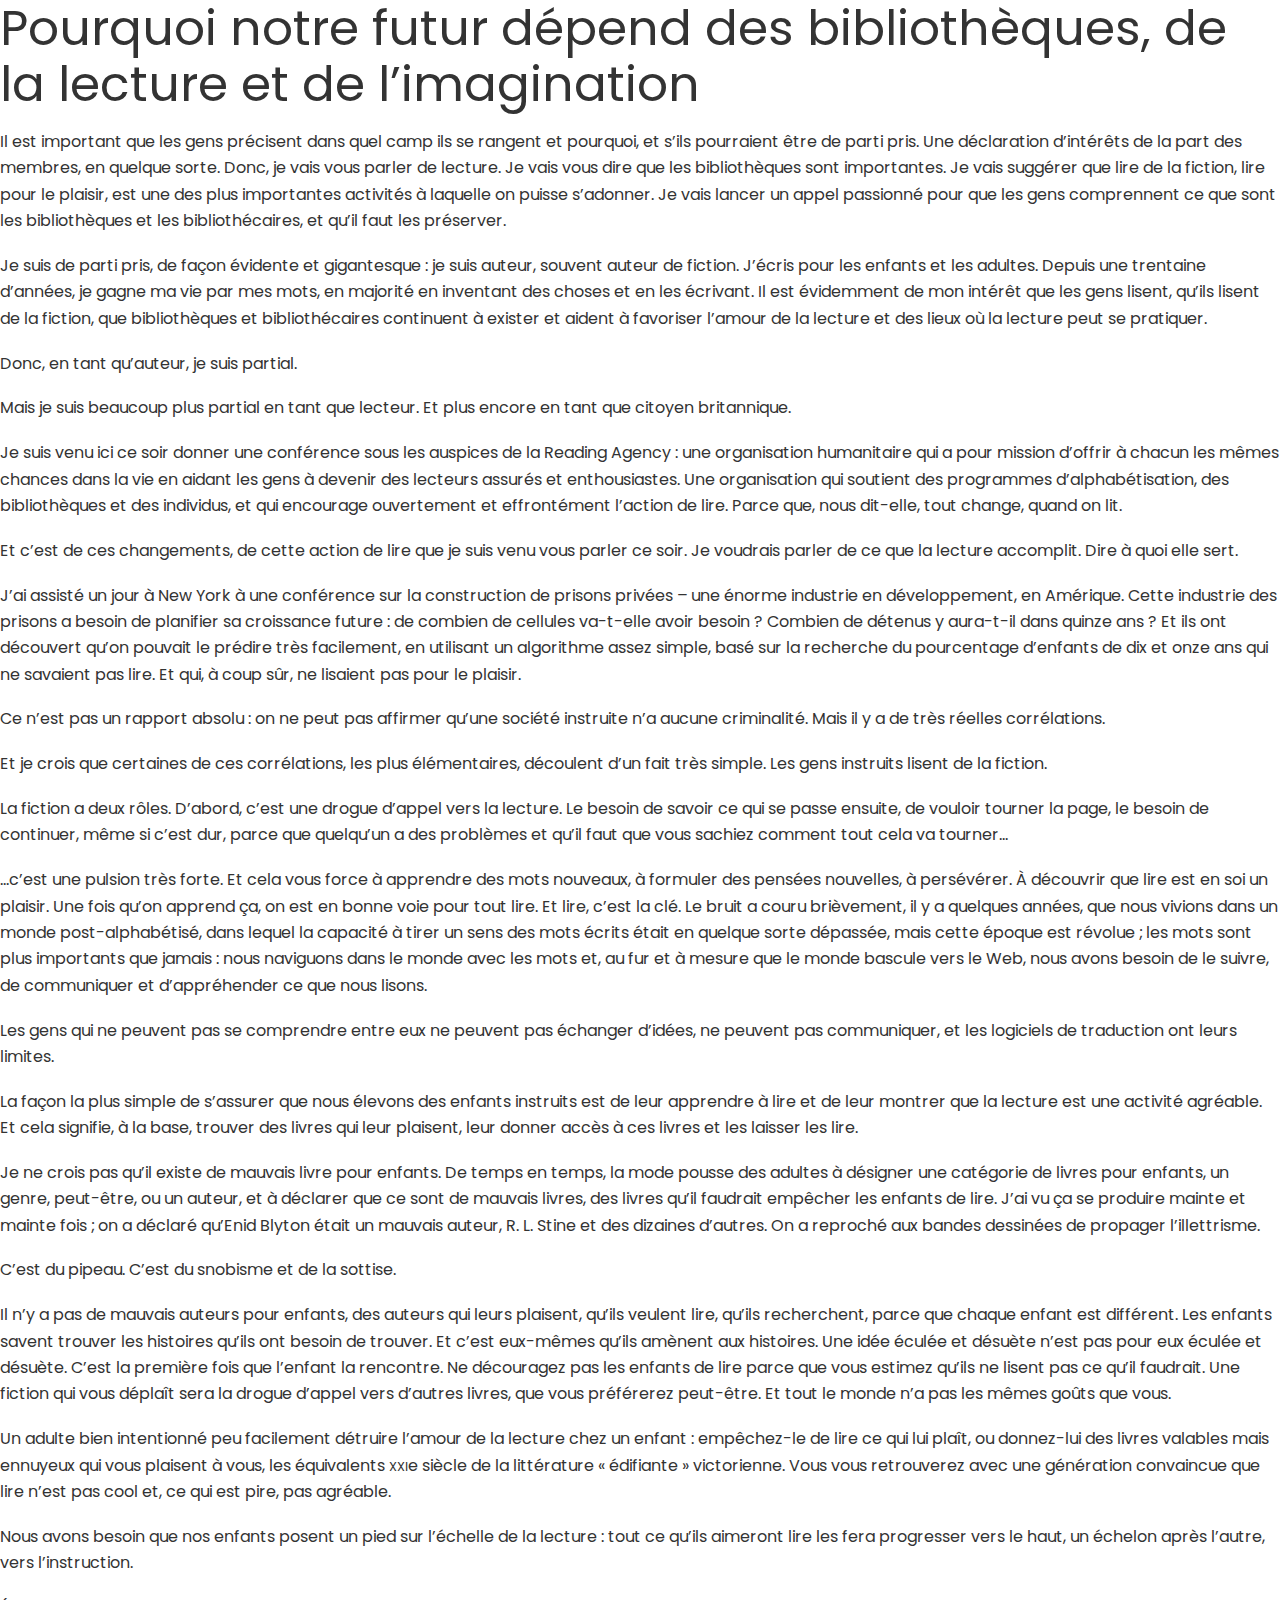
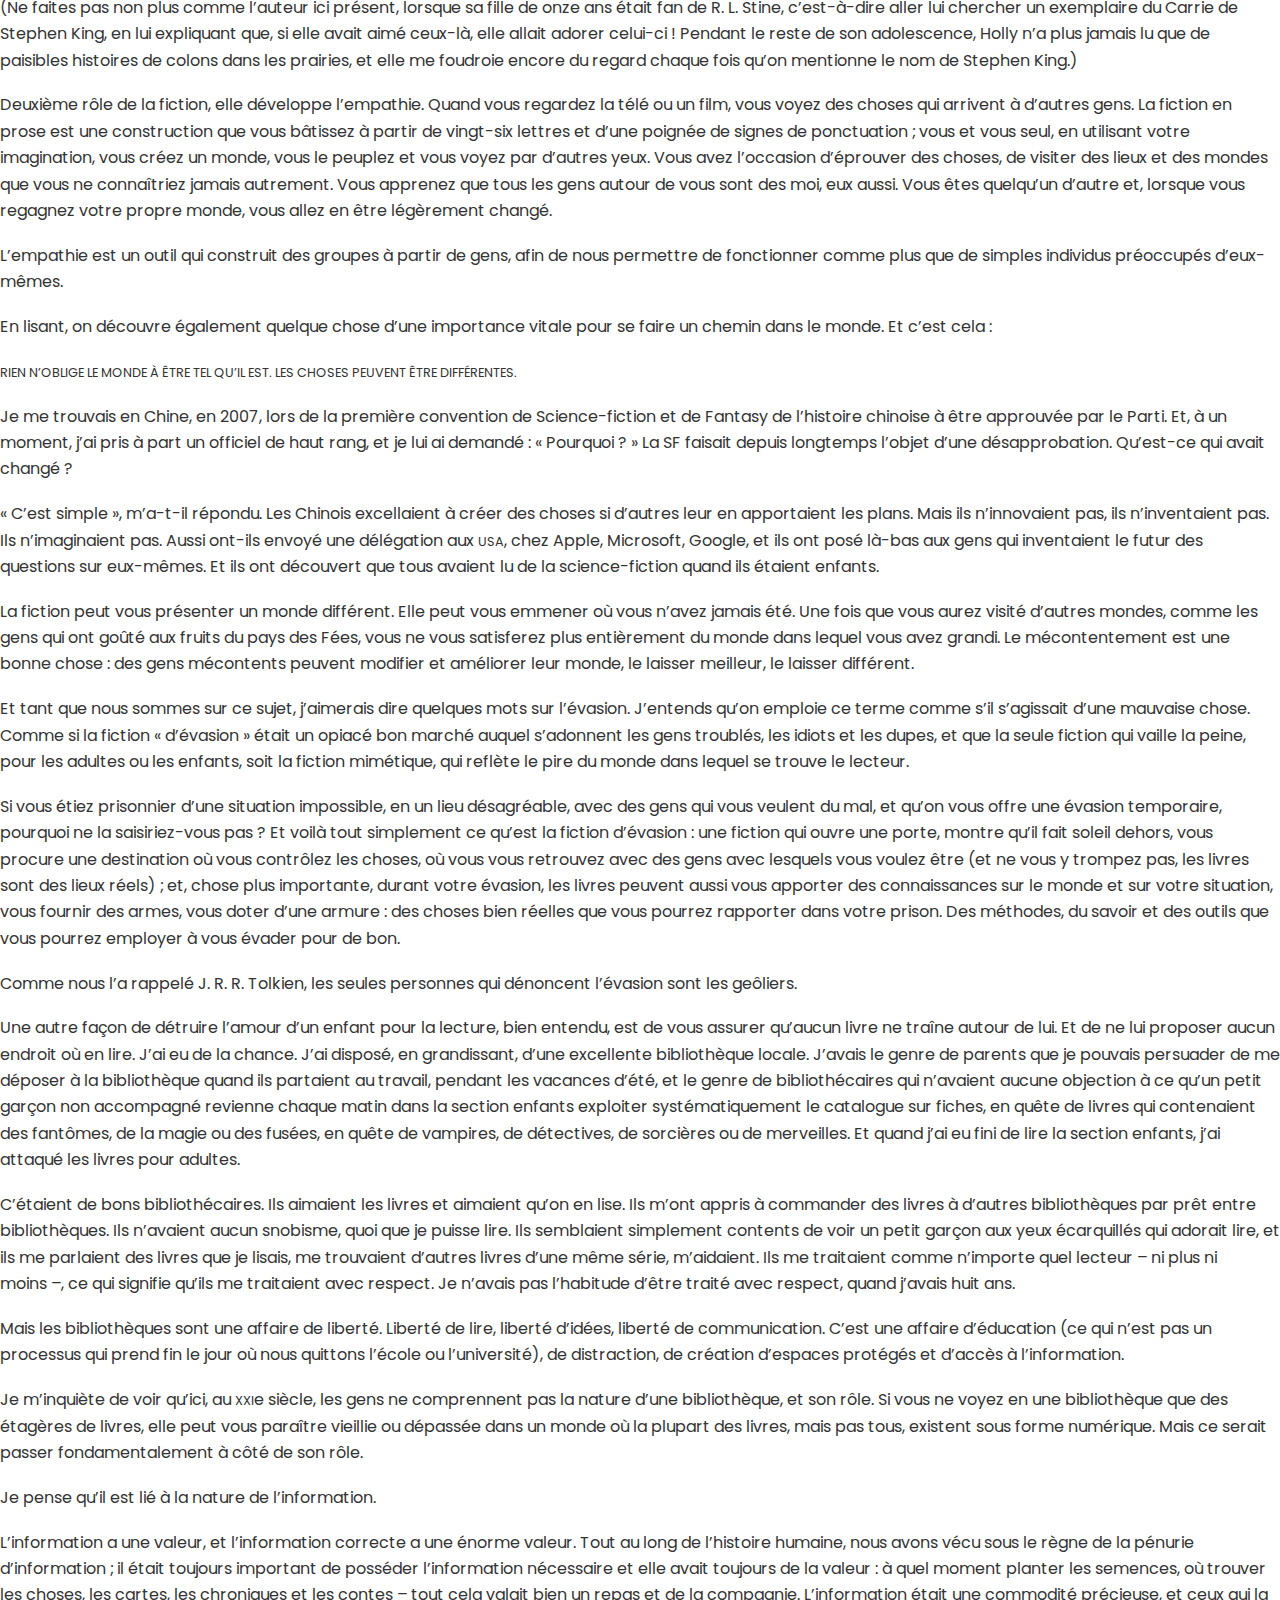
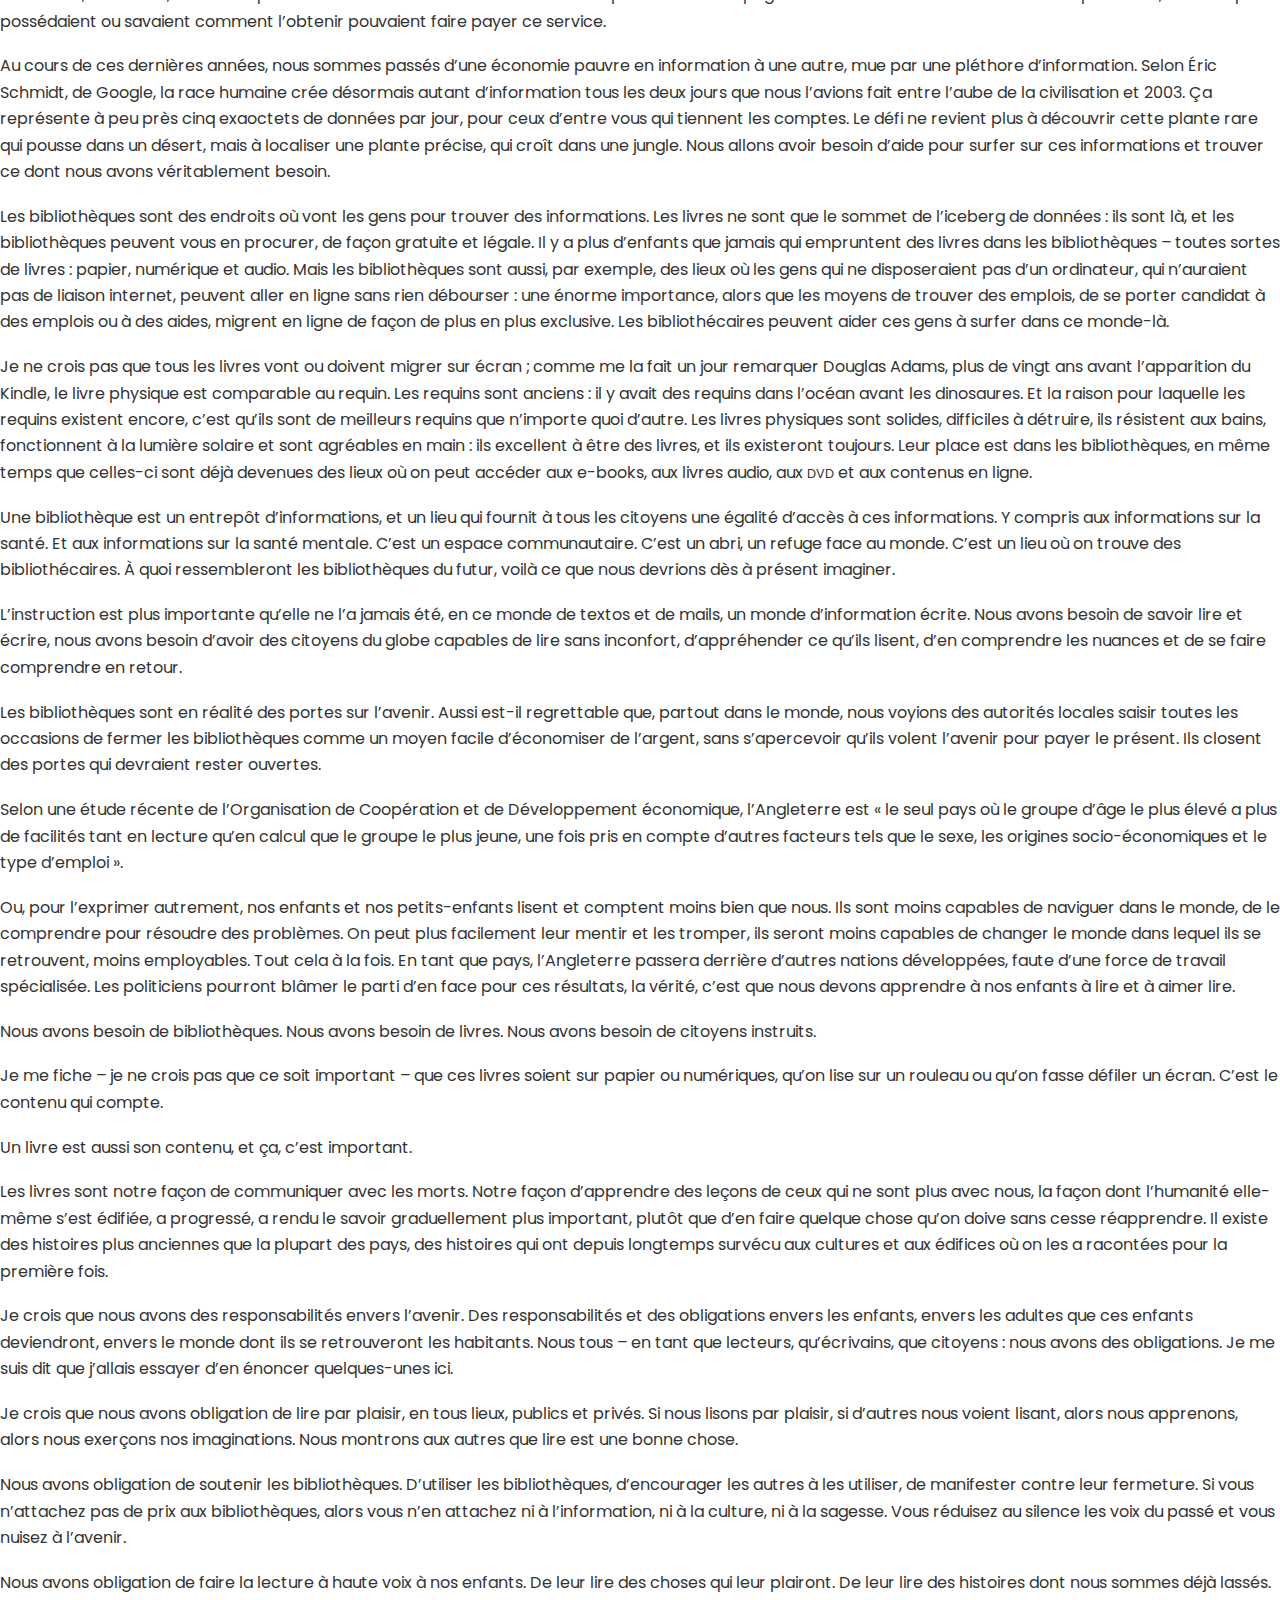
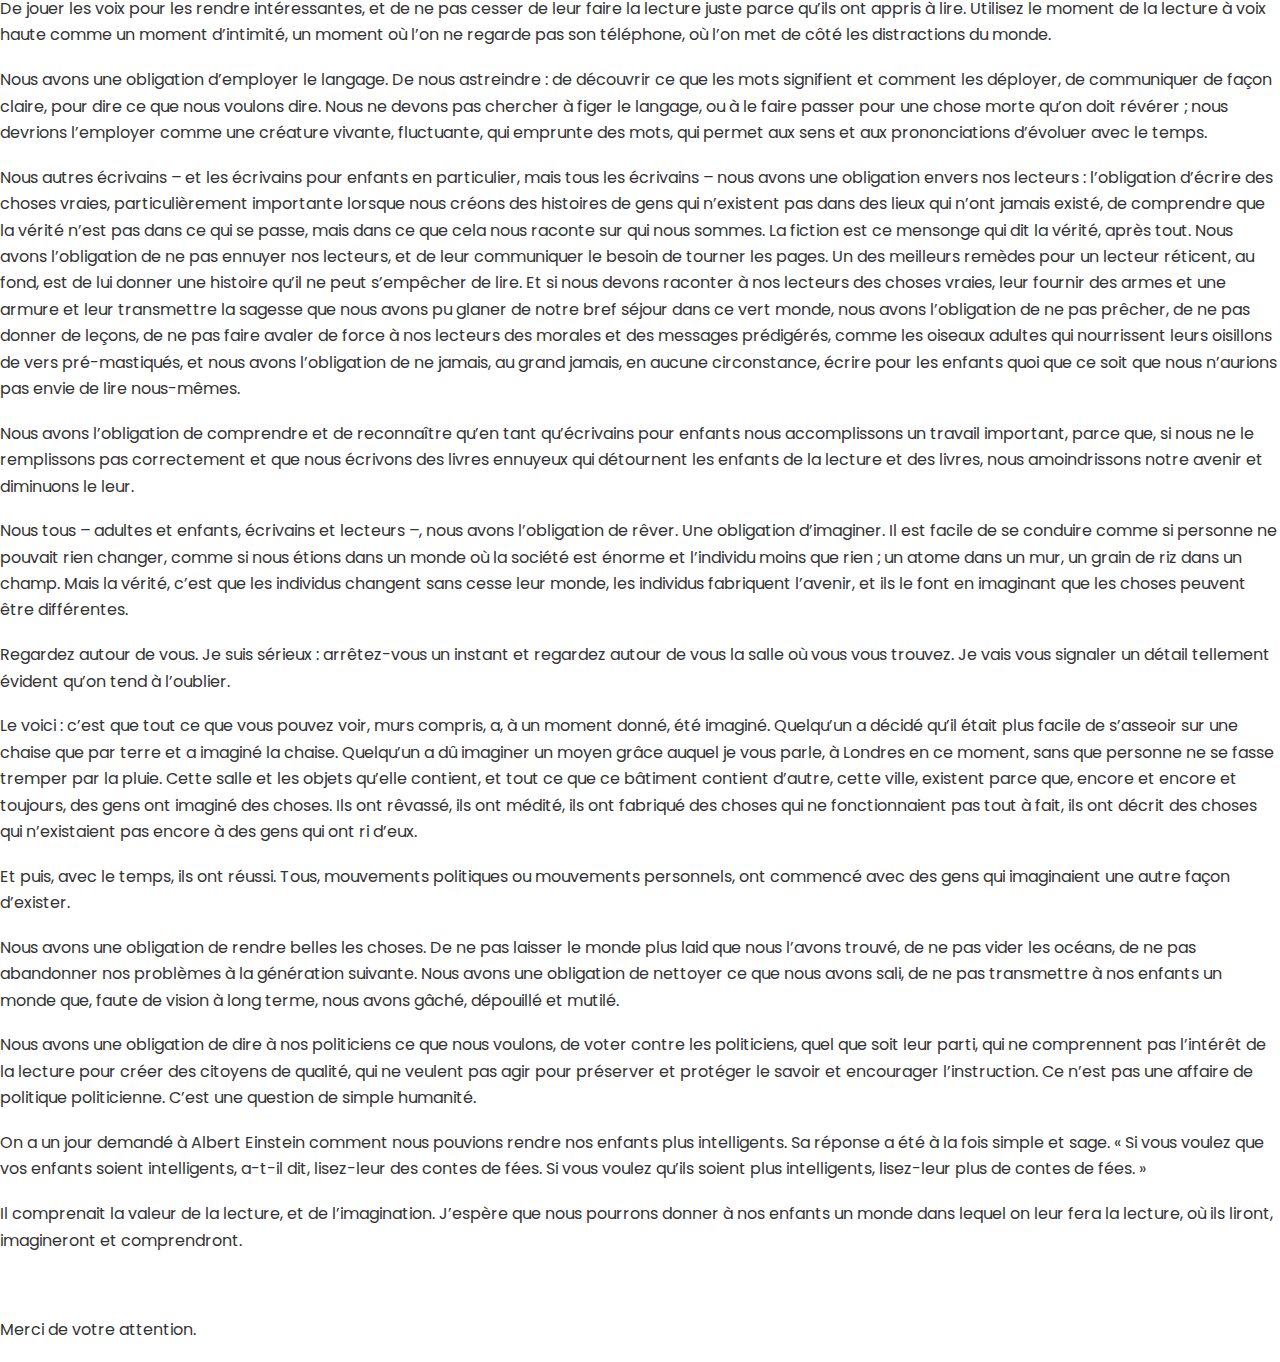
==== index.html @ 1fdb642c "First commit" ====
<!DOCTYPE html>
<htmL>
<head>

  <title>Neil Gaiman - Pourquoi notre futur dépend des bibliothèques, de la lecture et de l’imagination</title>
  <meta charset="utf-8">
  <link rel="stylesheet" href="css/reset.css">
  <link rel="stylesheet" href="css/typo.css">
  <link rel="stylesheet" href="css/master.css">

</head>

<body>
  <h1 id="chap01" title="Pourquoi notre futur dépend des bibliothèques, de la lecture et de l’imagination">Pourquoi notre futur dépend des bibliothèques, de la lecture et de l’imagination</h1>

  <p>Il est important que les gens précisent dans quel camp ils se rangent et pourquoi, et s’ils pourraient être de parti pris. Une déclaration d’intérêts de la part des membres, en quelque sorte. Donc, je vais vous parler de lecture. Je vais vous dire que les bibliothèques sont importantes. Je vais suggérer que lire de la fiction, lire pour le plaisir, est une des plus importantes activités à laquelle on puisse s’adonner. Je vais lancer un appel passionné pour que les gens comprennent ce que sont les bibliothèques et les bibliothécaires, et qu’il faut les préserver.</p>

  <p>Je suis de parti pris, de façon évidente et gigantesque&nbsp;: je suis auteur, souvent auteur de fiction. J’écris pour les enfants et les adultes. Depuis une trentaine d’années, je gagne ma vie par mes mots, en majorité en inventant des choses et en les écrivant. Il est évidemment de mon intérêt que les gens lisent, qu’ils lisent de la fiction, que bibliothèques et bibliothécaires continuent à exister et aident à favoriser l’amour de la lecture et des lieux où la lecture peut se pratiquer.</p>

  <p>Donc, en tant qu’auteur, je suis partial.</p>

  <p>Mais je suis beaucoup plus partial en tant que lecteur. Et plus encore en tant que citoyen britannique.</p>

  <p>Je suis venu ici ce soir donner une conférence sous les auspices de la Reading Agency&nbsp;: une organisation humanitaire qui a pour mission d’offrir à chacun les mêmes chances dans la vie en aidant les gens à devenir des lecteurs assurés et enthousiastes. Une organisation qui soutient des programmes d’alphabétisation, des bibliothèques et des individus, et qui encourage ouvertement et effrontément l’action de lire. Parce que, nous dit-elle, tout change, quand on lit.</p>

  <p>Et c’est de ces changements, de cette action de lire que je suis venu vous parler ce soir. Je voudrais parler de ce que la lecture accomplit. Dire à quoi elle sert.</p>

  <p>J’ai assisté un jour à New York à une conférence sur la construction de prisons privées –&nbsp;une énorme industrie en développement, en Amérique. Cette industrie des prisons a besoin de planifier sa croissance future&nbsp;: de combien de cellules va-t-elle avoir besoin&nbsp;? Combien de détenus y aura-t-il dans quinze ans&nbsp;? Et ils ont découvert qu’on pouvait le prédire très facilement, en utilisant un algorithme assez simple, basé sur la recherche du pourcentage d’enfants de dix et onze ans qui ne savaient pas lire. Et qui, à coup sûr, ne lisaient pas pour le plaisir.</p>

  <p>Ce n’est pas un rapport absolu&nbsp;: on ne peut pas affirmer qu’une société instruite n’a aucune criminalité. Mais il y a de très réelles corrélations.</p>

  <p>Et je crois que certaines de ces corrélations, les plus élémentaires, découlent d’un fait très simple. Les gens instruits lisent de la fiction.</p>

  <p>La fiction a deux rôles. D’abord, c’est une drogue d’appel vers la lecture. Le besoin de savoir ce qui se passe ensuite, de vouloir tourner la page, le besoin de continuer, même si c’est dur, parce que quelqu’un a des problèmes et qu’il faut que vous sachiez comment tout cela va tourner…</p>

  <p>…c’est une pulsion très forte. Et cela vous force à apprendre des mots nouveaux, à formuler des pensées nouvelles, à persévérer. À découvrir que lire est en soi un plaisir. Une fois qu’on apprend ça, on est en bonne voie pour tout lire. Et lire, c’est la clé. Le bruit a couru brièvement, il y a quelques années, que nous vivions dans un monde post-alphabétisé, dans lequel la capacité à tirer un sens des mots écrits était en quelque sorte dépassée, mais cette époque est révolue&nbsp;; les mots sont plus importants que jamais&nbsp;: nous naviguons dans le monde avec les mots et, au fur et à mesure que le monde bascule vers le Web, nous avons besoin de le suivre, de communiquer et d’appréhender ce que nous lisons.</p>

  <p>Les gens qui ne peuvent pas se comprendre entre eux ne peuvent pas échanger d’idées, ne peuvent pas communiquer, et les logiciels de traduction ont leurs limites.</p>

  <p>La façon la plus simple de s’assurer que nous élevons des enfants instruits est de leur apprendre à lire et de leur montrer que la lecture est une activité agréable. Et cela signifie, à la base, trouver des livres qui leur plaisent, leur donner accès à ces livres et les laisser les lire.</p>

  <p>Je ne crois pas qu’il existe de mauvais livre pour enfants. De temps en temps, la mode pousse des adultes à désigner une catégorie de livres pour enfants, un genre, peut-être, ou un auteur, et à déclarer que ce sont de mauvais livres, des livres qu’il faudrait empêcher les enfants de lire. J’ai vu ça se produire mainte et mainte fois&nbsp;; on a déclaré qu’Enid Blyton était un mauvais auteur, R. L. Stine et des dizaines d’autres. On a reproché aux bandes dessinées de propager l’illettrisme.</p>

  <p>C’est du pipeau. C’est du snobisme et de la sottise.</p>

  <p>Il n’y a pas de mauvais auteurs pour enfants, des auteurs qui leurs plaisent, qu’ils veulent lire, qu’ils recherchent, parce que chaque enfant est différent. Les enfants savent trouver les histoires qu’ils ont besoin de trouver. Et c’est eux-mêmes qu’ils amènent aux histoires. Une idée éculée et désuète n’est pas pour eux éculée et désuète. C’est la première fois que l’enfant la rencontre. Ne découragez pas les enfants de lire parce que vous estimez qu’ils ne lisent pas ce qu’il faudrait. Une fiction qui vous déplaît sera la drogue d’appel vers d’autres livres, que vous préférerez peut-être. Et tout le monde n’a pas les mêmes goûts que vous.</p>

  <p>Un adulte bien intentionné peu facilement détruire l’amour de la lecture chez un enfant&nbsp;: empêchez-le de lire ce qui lui plaît, ou donnez-lui des livres valables mais ennuyeux qui vous plaisent à vous, les équivalents <small>XXI</small><sup>e</sup> siècle de la littérature «&nbsp;édifiante&nbsp;» victorienne. Vous vous retrouverez avec une génération convaincue que lire n’est pas cool et, ce qui est pire, pas agréable.</p>

  <p>Nous avons besoin que nos enfants posent un pied sur l’échelle de la lecture&nbsp;: tout ce qu’ils aimeront lire les fera progresser vers le haut, un échelon après l’autre, vers l’instruction.</p>

  <p>(Ne faites pas non plus comme l’auteur ici présent, lorsque sa fille de onze ans était fan de R. L. Stine, c’est-à-dire aller lui chercher un exemplaire du <em>Carrie</em> de Stephen King, en lui expliquant que, si elle avait aimé ceux-là, elle allait adorer celui-ci&nbsp;! Pendant le reste de son adolescence, Holly n’a plus jamais lu que de paisibles histoires de colons dans les prairies, et elle me foudroie encore du regard chaque fois qu’on mentionne le nom de Stephen King.)</p>

  <p>Deuxième rôle de la fiction, elle développe l’empathie. Quand vous regardez la télé ou un film, vous voyez des choses qui arrivent à d’autres gens. La fiction en prose est une construction que vous bâtissez à partir de vingt-six lettres et d’une poignée de signes de ponctuation&nbsp;; vous et vous seul, en utilisant votre imagination, vous créez un monde, vous le peuplez et vous voyez par d’autres yeux. Vous avez l’occasion d’éprouver des choses, de visiter des lieux et des mondes que vous ne connaîtriez jamais autrement. Vous apprenez que tous les gens autour de vous sont des <em>moi,</em> eux aussi. Vous êtes quelqu’un d’autre et, lorsque vous regagnez votre propre monde, vous allez en être légèrement changé.</p>

  <p>L’empathie est un outil qui construit des groupes à partir de gens, afin de nous permettre de fonctionner comme plus que de simples individus préoccupés d’eux-mêmes.</p>

  <p>En lisant, on découvre également quelque chose d’une importance vitale pour se faire un chemin dans le monde. Et c’est cela&nbsp;:</p>

  <p><small>RIEN N’OBLIGE LE MONDE À ÊTRE TEL QU’IL EST. LES CHOSES PEUVENT ÊTRE DIFFÉRENTES.</small></p>

  <p>Je me trouvais en Chine, en 2007, lors de la première convention de Science-fiction et de Fantasy de l’histoire chinoise à être approuvée par le Parti. Et, à un moment, j’ai pris à part un officiel de haut rang, et je lui ai demandé&nbsp;: «&nbsp;Pourquoi&nbsp;?&nbsp;» La SF faisait depuis longtemps l’objet d’une désapprobation. Qu’est-ce qui avait changé&nbsp;?</p>

  <p>«&nbsp;C’est simple&nbsp;», m’a-t-il répondu. Les Chinois excellaient à créer des choses si d’autres leur en apportaient les plans. Mais ils n’innovaient pas, ils n’inventaient pas. Ils n’imaginaient pas. Aussi ont-ils envoyé une délégation aux <small>USA</small>, chez Apple, Microsoft, Google, et ils ont posé là-bas aux gens qui inventaient le futur des questions sur eux-mêmes. Et ils ont découvert que tous avaient lu de la science-fiction quand ils étaient enfants.</p>

  <p>La fiction peut vous présenter un monde différent. Elle peut vous emmener où vous n’avez jamais été. Une fois que vous aurez visité d’autres mondes, comme les gens qui ont goûté aux fruits du pays des Fées, vous ne vous satisferez plus entièrement du monde dans lequel vous avez grandi. Le mécontentement est une bonne chose&nbsp;: des gens mécontents peuvent modifier et améliorer leur monde, le laisser meilleur, le laisser différent.</p>

  <p>Et tant que nous sommes sur ce sujet, j’aimerais dire quelques mots sur l’évasion. J’entends qu’on emploie ce terme comme s’il s’agissait d’une mauvaise chose. Comme si la fiction «&nbsp;d’évasion&nbsp;» était un opiacé bon marché auquel s’adonnent les gens troublés, les idiots et les dupes, et que la seule fiction qui vaille la peine, pour les adultes ou les enfants, soit la fiction mimétique, qui reflète le pire du monde dans lequel se trouve le lecteur.</p>

  <p>Si vous étiez prisonnier d’une situation impossible, en un lieu désagréable, avec des gens qui vous veulent du mal, et qu’on vous offre une évasion temporaire, pourquoi ne la saisiriez-vous pas&nbsp;? Et voilà tout simplement ce qu’est la fiction d’évasion&nbsp;: une fiction qui ouvre une porte, montre qu’il fait soleil dehors, vous procure une destination où vous contrôlez les choses, où vous vous retrouvez avec des gens avec lesquels vous voulez être (et ne vous y trompez pas, les livres sont des lieux réels)&nbsp;; et, chose plus importante, durant votre évasion, les livres peuvent aussi vous apporter des connaissances sur le monde et sur votre situation, vous fournir des armes, vous doter d’une armure&nbsp;: des choses bien réelles que vous pourrez rapporter dans votre prison. Des méthodes, du savoir et des outils que vous pourrez employer à vous évader pour de bon.</p>

  <p>Comme nous l’a rappelé J. R. R. Tolkien, les seules personnes qui dénoncent l’évasion sont les geôliers.</p>

  <p>Une autre façon de détruire l’amour d’un enfant pour la lecture, bien entendu, est de vous assurer qu’aucun livre ne traîne autour de lui. Et de ne lui proposer aucun endroit où en lire. J’ai eu de la chance. J’ai disposé, en grandissant, d’une excellente bibliothèque locale. J’avais le genre de parents que je pouvais persuader de me déposer à la bibliothèque quand ils partaient au travail, pendant les vacances d’été, et le genre de bibliothécaires qui n’avaient aucune objection à ce qu’un petit garçon non accompagné revienne chaque matin dans la section enfants exploiter systématiquement le catalogue sur fiches, en quête de livres qui contenaient des fantômes, de la magie ou des fusées, en quête de vampires, de détectives, de sorcières ou de merveilles. Et quand j’ai eu fini de lire la section enfants, j’ai attaqué les livres pour adultes.</p>

  <p>C’étaient de bons bibliothécaires. Ils aimaient les livres et aimaient qu’on en lise. Ils m’ont appris à commander des livres à d’autres bibliothèques par prêt entre bibliothèques. Ils n’avaient aucun snobisme, quoi que je puisse lire. Ils semblaient simplement contents de voir un petit garçon aux yeux écarquillés qui adorait lire, et ils me parlaient des livres que je lisais, me trouvaient d’autres livres d’une même série, m’aidaient. Ils me traitaient comme n’importe quel lecteur –&nbsp;ni plus ni moins&nbsp;–, ce qui signifie qu’ils me traitaient avec respect. Je n’avais pas l’habitude d’être traité avec respect, quand j’avais huit ans.</p>

  <p>Mais les bibliothèques sont une affaire de liberté. Liberté de lire, liberté d’idées, liberté de communication. C’est une affaire d’éducation (ce qui n’est pas un processus qui prend fin le jour où nous quittons l’école ou l’université), de distraction, de création d’espaces protégés et d’accès à l’information.</p>

  <p>Je m’inquiète de voir qu’ici, au <small>XXI</small><sup>e</sup> siècle, les gens ne comprennent pas la nature d’une bibliothèque, et son rôle. Si vous ne voyez en une bibliothèque que des étagères de livres, elle peut vous paraître vieillie ou dépassée dans un monde où la plupart des livres, mais pas tous, existent sous forme numérique. Mais ce serait passer fondamentalement à côté de son rôle.</p>

  <p>Je pense qu’il est lié à la nature de l’information.</p>

  <p>L’information a une valeur, et l’information correcte a une énorme valeur. Tout au long de l’histoire humaine, nous avons vécu sous le règne de la pénurie d’information&nbsp;; il était toujours important de posséder l’information nécessaire et elle avait toujours de la valeur&nbsp;: à quel moment planter les semences, où trouver les choses, les cartes, les chroniques et les contes –&nbsp;tout cela valait bien un repas et de la compagnie. L’information était une commodité précieuse, et ceux qui la possédaient ou savaient comment l’obtenir pouvaient faire payer ce service.</p>

  <p>Au cours de ces dernières années, nous sommes passés d’une économie pauvre en information à une autre, mue par une pléthore d’information. Selon Éric Schmidt, de Google, la race humaine crée désormais autant d’information tous les deux jours que nous l’avions fait entre l’aube de la civilisation et 2003. Ça représente à peu près cinq exaoctets de données par jour, pour ceux d’entre vous qui tiennent les comptes. Le défi ne revient plus à découvrir cette plante rare qui pousse dans un désert, mais à localiser une plante précise, qui croît dans une jungle. Nous allons avoir besoin d’aide pour surfer sur ces informations et trouver ce dont nous avons véritablement besoin.</p>

  <p>Les bibliothèques sont des endroits où vont les gens pour trouver des informations. Les livres ne sont que le sommet de l’iceberg de données&nbsp;: ils sont là, et les bibliothèques peuvent vous en procurer, de façon gratuite et légale. Il y a plus d’enfants que jamais qui empruntent des livres dans les bibliothèques –&nbsp;toutes sortes de livres&nbsp;: papier, numérique et audio. Mais les bibliothèques sont aussi, par exemple, des lieux où les gens qui ne disposeraient pas d’un ordinateur, qui n’auraient pas de liaison internet, peuvent aller en ligne sans rien débourser&nbsp;: une énorme importance, alors que les moyens de trouver des emplois, de se porter candidat à des emplois ou à des aides, migrent en ligne de façon de plus en plus exclusive. Les bibliothécaires peuvent aider ces gens à surfer dans ce monde-là.</p>

  <p>Je ne crois pas que tous les livres vont ou doivent migrer sur écran&nbsp;; comme me la fait un jour remarquer Douglas Adams, plus de vingt ans avant l’apparition du Kindle, le livre physique est comparable au requin. Les requins sont anciens&nbsp;: il y avait des requins dans l’océan avant les dinosaures. Et la raison pour laquelle les requins existent encore, c’est qu’ils sont de meilleurs requins que n’importe quoi d’autre. Les livres physiques sont solides, difficiles à détruire, ils résistent aux bains, fonctionnent à la lumière solaire et sont agréables en main&nbsp;: ils excellent à être des livres, et ils existeront toujours. Leur place est dans les bibliothèques, en même temps que celles-ci sont déjà devenues des lieux où on peut accéder aux e-books, aux livres audio, aux <small>DVD</small> et aux contenus en ligne.</p>

  <p>Une bibliothèque est un entrepôt d’informations, et un lieu qui fournit à tous les citoyens une égalité d’accès à ces informations. Y compris aux informations sur la santé. Et aux informations sur la santé mentale. C’est un espace communautaire. C’est un abri, un refuge face au monde. C’est un lieu où on trouve des bibliothécaires. À quoi ressembleront les bibliothèques du futur, voilà ce que nous devrions dès à présent imaginer.</p>

  <p>L’instruction est plus importante qu’elle ne l’a jamais été, en ce monde de textos et de mails, un monde d’information écrite. Nous avons besoin de savoir lire et écrire, nous avons besoin d’avoir des citoyens du globe capables de lire sans inconfort, d’appréhender ce qu’ils lisent, d’en comprendre les nuances et de se faire comprendre en retour.</p>

  <p>Les bibliothèques sont en réalité des portes sur l’avenir. Aussi est-il regrettable que, partout dans le monde, nous voyions des autorités locales saisir toutes les occasions de fermer les bibliothèques comme un moyen facile d’économiser de l’argent, sans s’apercevoir qu’ils volent l’avenir pour payer le présent. Ils closent des portes qui devraient rester ouvertes.</p>

  <p>Selon une étude récente de l’Organisation de Coopération et de Développement économique, l’Angleterre est «&nbsp;le seul pays où le groupe d’âge le plus élevé a plus de facilités tant en lecture qu’en calcul que le groupe le plus jeune, une fois pris en compte d’autres facteurs tels que le sexe, les origines socio-économiques et le type d’emploi&nbsp;».</p>

  <p>Ou, pour l’exprimer autrement, nos enfants et nos petits-enfants lisent et comptent moins bien que nous. Ils sont moins capables de naviguer dans le monde, de le comprendre pour résoudre des problèmes. On peut plus facilement leur mentir et les tromper, ils seront moins capables de changer le monde dans lequel ils se retrouvent, moins employables. Tout cela à la fois. En tant que pays, l’Angleterre passera derrière d’autres nations développées, faute d’une force de travail spécialisée. Les politiciens pourront blâmer le parti d’en face pour ces résultats, la vérité, c’est que nous devons apprendre à nos enfants à lire et à aimer lire.</p>

  <p>Nous avons besoin de bibliothèques. Nous avons besoin de livres. Nous avons besoin de citoyens instruits.</p>

  <p>Je me fiche –&nbsp;je ne crois pas que ce soit important&nbsp;– que ces livres soient sur papier ou numériques, qu’on lise sur un rouleau ou qu’on fasse défiler un écran. C’est le contenu qui compte.</p>

  <p>Un livre est aussi son contenu, et ça, c’est important.</p>

  <p>Les livres sont notre façon de communiquer avec les morts. Notre façon d’apprendre des leçons de ceux qui ne sont plus avec nous, la façon dont l’humanité elle-même s’est édifiée, a progressé, a rendu le savoir graduellement plus important, plutôt que d’en faire quelque chose qu’on doive sans cesse réapprendre. Il existe des histoires plus anciennes que la plupart des pays, des histoires qui ont depuis longtemps survécu aux cultures et aux édifices où on les a racontées pour la première fois.</p>

  <p>Je crois que nous avons des responsabilités envers l’avenir. Des responsabilités et des obligations envers les enfants, envers les adultes que ces enfants deviendront, envers le monde dont ils se retrouveront les habitants. Nous tous –&nbsp;en tant que lecteurs, qu’écrivains, que citoyens&nbsp;: nous avons des obligations. Je me suis dit que j’allais essayer d’en énoncer quelques-unes ici.</p>

  <p>Je crois que nous avons obligation de lire par plaisir, en tous lieux, publics et privés. Si nous lisons par plaisir, si d’autres nous voient lisant, alors nous apprenons, alors nous exerçons nos imaginations. Nous montrons aux autres que lire est une bonne chose.</p>

  <p>Nous avons obligation de soutenir les bibliothèques. D’utiliser les bibliothèques, d’encourager les autres à les utiliser, de manifester contre leur fermeture. Si vous n’attachez pas de prix aux bibliothèques, alors vous n’en attachez ni à l’information, ni à la culture, ni à la sagesse. Vous réduisez au silence les voix du passé et vous nuisez à l’avenir.</p>

  <p>Nous avons obligation de faire la lecture à haute voix à nos enfants. De leur lire des choses qui leur plairont. De leur lire des histoires dont nous sommes déjà lassés. De jouer les voix pour les rendre intéressantes, et de ne pas cesser de leur faire la lecture juste parce qu’ils ont appris à lire. Utilisez le moment de la lecture à voix haute comme un moment d’intimité, un moment où l’on ne regarde pas son téléphone, où l’on met de côté les distractions du monde.</p>

  <p>Nous avons une obligation d’employer le langage. De nous astreindre&nbsp;: de découvrir ce que les mots signifient et comment les déployer, de communiquer de façon claire, pour dire ce que nous voulons dire. Nous ne devons pas chercher à figer le langage, ou à le faire passer pour une chose morte qu’on doit révérer&nbsp;; nous devrions l’employer comme une créature vivante, fluctuante, qui emprunte des mots, qui permet aux sens et aux prononciations d’évoluer avec le temps.</p>

  <p>Nous autres écrivains –&nbsp;et les écrivains pour enfants en particulier, mais tous les écrivains&nbsp;– nous avons une obligation envers nos lecteurs&nbsp;: l’obligation d’écrire des choses vraies, particulièrement importante lorsque nous créons des histoires de gens qui n’existent pas dans des lieux qui n’ont jamais existé, de comprendre que la vérité n’est pas dans ce qui se passe, mais dans ce que cela nous raconte sur qui nous sommes. La fiction est ce mensonge qui dit la vérité, après tout. Nous avons l’obligation de ne pas ennuyer nos lecteurs, et de leur communiquer le besoin de tourner les pages. Un des meilleurs remèdes pour un lecteur réticent, au fond, est de lui donner une histoire qu’il ne peut s’empêcher de lire. Et si nous devons raconter à nos lecteurs des choses vraies, leur fournir des armes et une armure et leur transmettre la sagesse que nous avons pu glaner de notre bref séjour dans ce vert monde, nous avons l’obligation de ne pas prêcher, de ne pas donner de leçons, de ne pas faire avaler de force à nos lecteurs des morales et des messages prédigérés, comme les oiseaux adultes qui nourrissent leurs oisillons de vers pré-mastiqués, et nous avons l’obligation de ne jamais, au grand jamais, en aucune circonstance, écrire pour les enfants quoi que ce soit que nous n’aurions pas envie de lire nous-mêmes.</p>

  <p>Nous avons l’obligation de comprendre et de reconnaître qu’en tant qu’écrivains pour enfants nous accomplissons un travail important, parce que, si nous ne le remplissons pas correctement et que nous écrivons des livres ennuyeux qui détournent les enfants de la lecture et des livres, nous amoindrissons notre avenir et diminuons le leur.</p>

  <p>Nous tous –&nbsp;adultes et enfants, écrivains et lecteurs&nbsp;–, nous avons l’obligation de rêver. Une obligation d’imaginer. Il est facile de se conduire comme si personne ne pouvait rien changer, comme si nous étions dans un monde où la société est énorme et l’individu moins que rien&nbsp;; un atome dans un mur, un grain de riz dans un champ. Mais la vérité, c’est que les individus changent sans cesse leur monde, les individus fabriquent l’avenir, et ils le font en imaginant que les choses peuvent être différentes.</p>

  <p>Regardez autour de vous. Je suis sérieux&nbsp;: arrêtez-vous un instant et regardez autour de vous la salle où vous vous trouvez. Je vais vous signaler un détail tellement évident qu’on tend à l’oublier.</p>

  <p>Le voici&nbsp;: c’est que tout ce que vous pouvez voir, murs compris, a, à un moment donné, été imaginé. Quelqu’un a décidé qu’il était plus facile de s’asseoir sur une chaise que par terre et a imaginé la chaise. Quelqu’un a dû imaginer un moyen grâce auquel je vous parle, à Londres en ce moment, sans que personne ne se fasse tremper par la pluie. Cette salle et les objets qu’elle contient, et tout ce que ce bâtiment contient d’autre, cette ville, existent parce que, encore et encore et toujours, des gens ont imaginé des choses. Ils ont rêvassé, ils ont médité, ils ont fabriqué des choses qui ne fonctionnaient pas tout à fait, ils ont décrit des choses qui n’existaient pas encore à des gens qui ont ri d’eux.</p>

  <p>Et puis, avec le temps, ils ont réussi. Tous, mouvements politiques ou mouvements personnels, ont commencé avec des gens qui imaginaient une autre façon d’exister.</p>

  <p>Nous avons une obligation de rendre belles les choses. De ne pas laisser le monde plus laid que nous l’avons trouvé, de ne pas vider les océans, de ne pas abandonner nos problèmes à la génération suivante. Nous avons une obligation de nettoyer ce que nous avons sali, de ne pas transmettre à nos enfants un monde que, faute de vision à long terme, nous avons gâché, dépouillé et mutilé.</p>

  <p>Nous avons une obligation de dire à nos politiciens ce que nous voulons, de voter contre les politiciens, quel que soit leur parti, qui ne comprennent pas l’intérêt de la lecture pour créer des citoyens de qualité, qui ne veulent pas agir pour préserver et protéger le savoir et encourager l’instruction. Ce n’est pas une affaire de politique politicienne. C’est une question de simple humanité.</p>

  <p>On a un jour demandé à Albert Einstein comment nous pouvions rendre nos enfants plus intelligents. Sa réponse a été à la fois simple et sage. «&nbsp;Si vous voulez que vos enfants soient intelligents, a-t-il dit, lisez-leur des contes de fées. Si vous voulez qu’ils soient plus intelligents, lisez-leur plus de contes de fées.&nbsp;»</p>

  <p>Il comprenait la valeur de la lecture, et de l’imagination. J’espère que nous pourrons donner à nos enfants un monde dans lequel on leur fera la lecture, où ils liront, imagineront et comprendront.</p>

  <p>&nbsp;</p>

  <p class="right">Merci de votre attention.</p>
</body>
</html>
---- css/typo.css ----
@import url('https://fonts.googleapis.com/css?family=Poppins:400|Poppins:400');

html {font-size: 100%;} /*16px*/

body {
  background-color: white;
  font-family: 'Poppins', sans-serif;
  font-weight: 400;
  line-height: 1.65;
  color: #333;
}

p {margin-bottom: 1.15rem;}

h1, h2, h3, h4, h5 {
  margin: 2.75rem 0 1.05rem;
  font-family: 'Poppins', sans-serif;
  font-weight: 400;
  line-height: 1.15;
}

h1 {
  margin-top: 0;
  font-size: 3.052em;
}

h2 {font-size: 2.441em;}

h3 {font-size: 1.953em;}

h4 {font-size: 1.563em;}

h5 {font-size: 1.25em;}

small, .text_small {font-size: 0.8em;}
---- css/master.css ----
body {

}
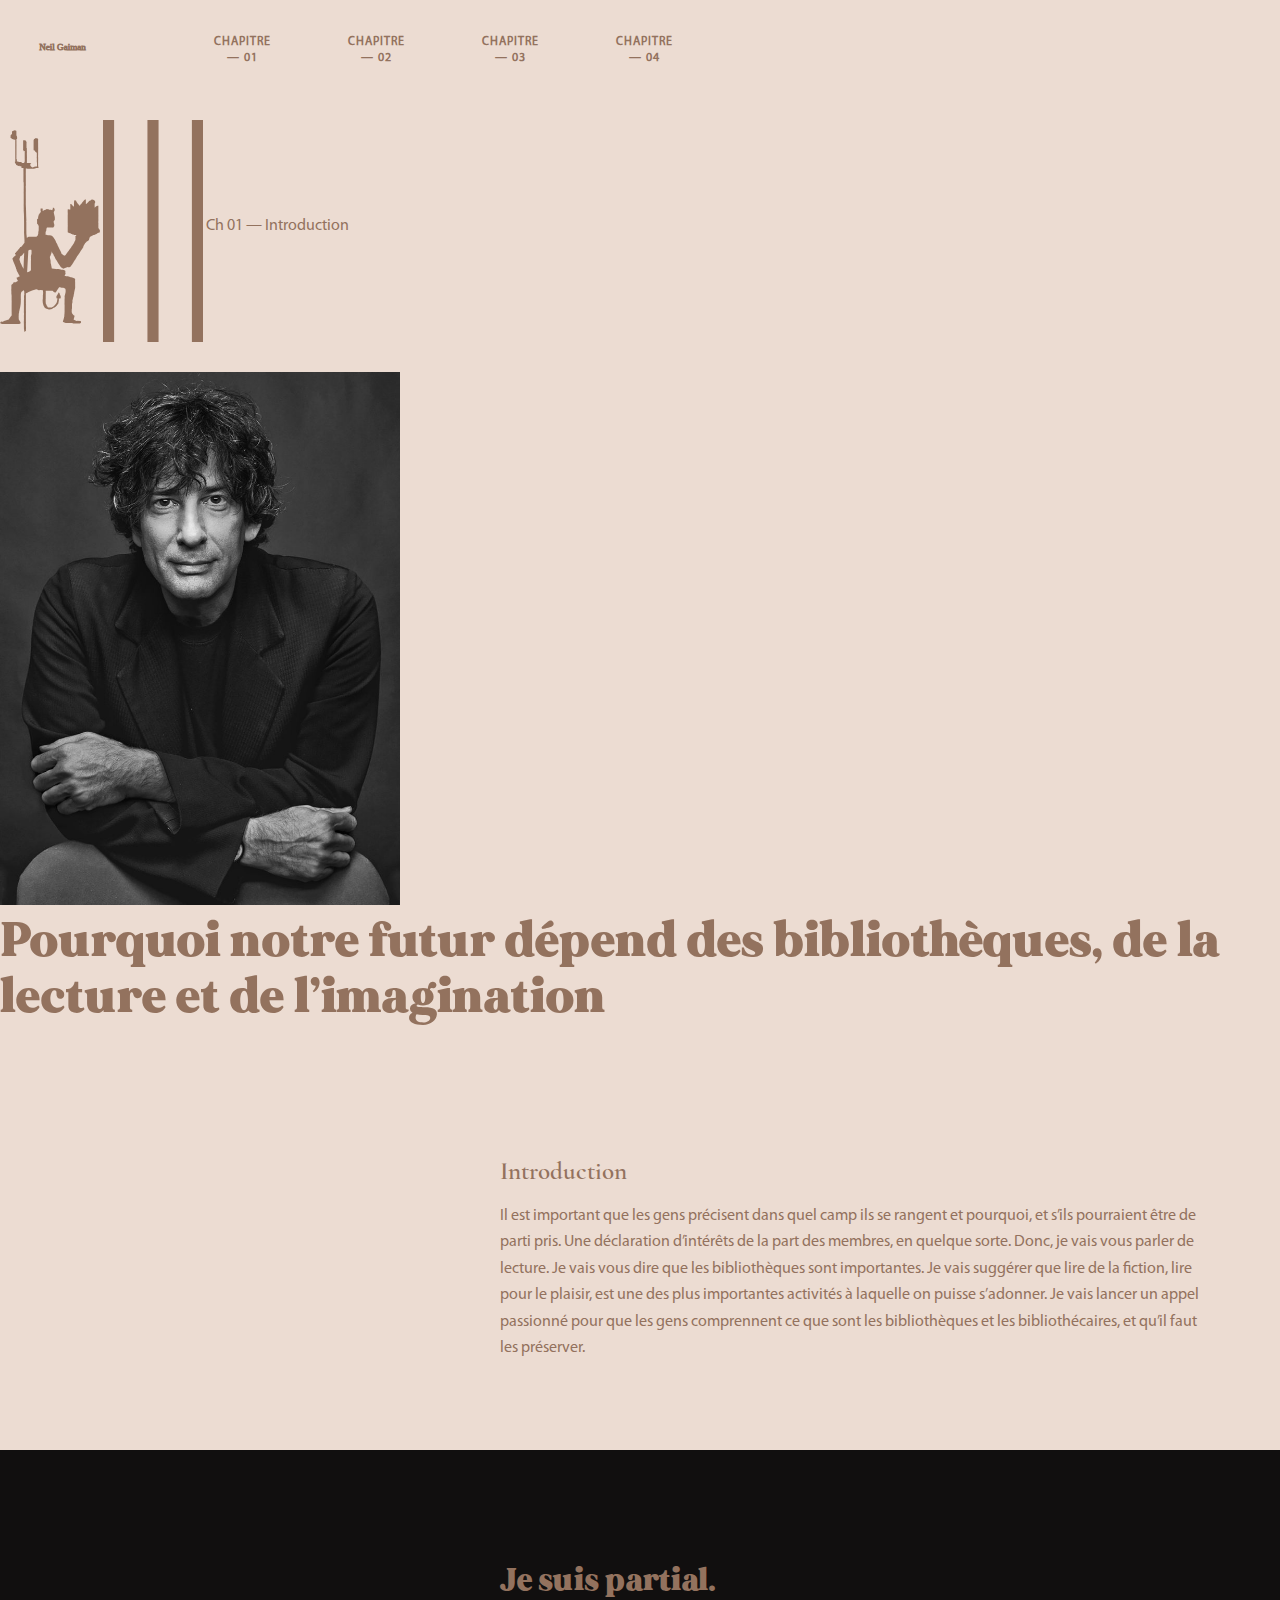
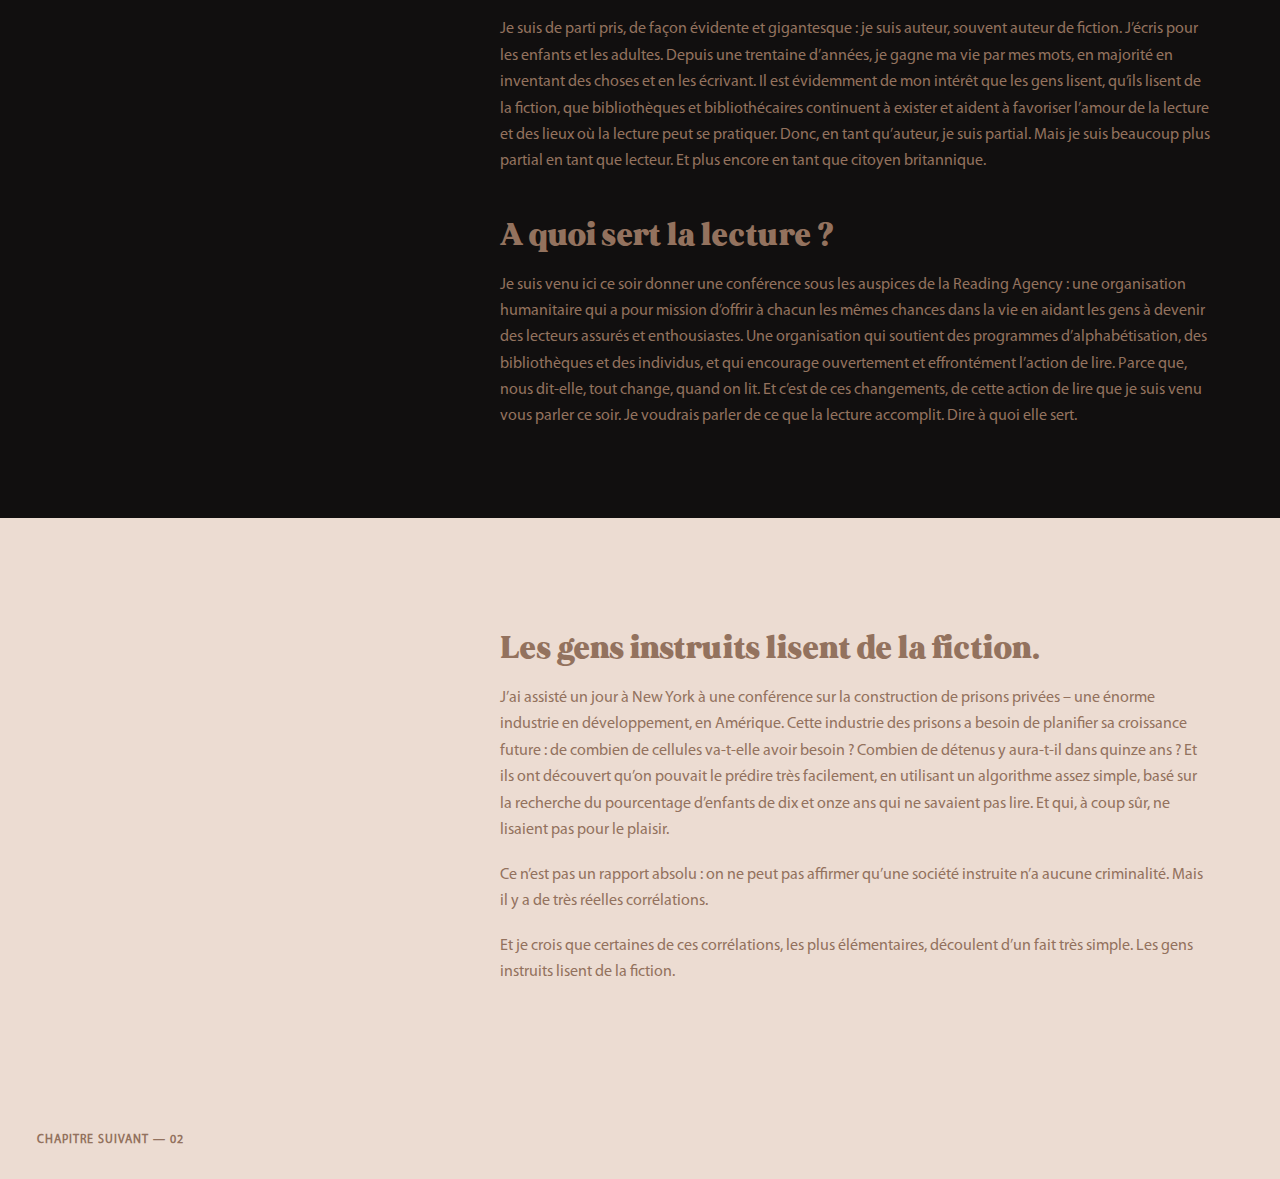
==== commit c1f1b52f: "Site V1" ====
--- a/index.html
+++ b/index.html
@@ -12,134 +12,53 @@
 </head>
 
 <body>
+
+  <nav>
+  <ul>
+  <li><a href="index.html"><img src="SVG/logo-neil.svg"></a></li>
+  <li><a href="index.html">Chapitre<br>— 01</a></li>
+  <li><a href="chapitre2.html">Chapitre<br>— 02</a></li>
+  <li><a href="chapitre3.html">Chapitre<br>— 03</a></li>
+  <li><a href="chapitre4.html">Chapitre<br>— 04</a></li>
+  </ul>
+  </nav>
+
+  <ul>
+  <li><img src="SVG/logo.svg"></li>
+  <li><img src="SVG/burger.svg"></li>
+  <li><p>Ch 01 — Introduction</p></li>
+  </ul>
+
+  <figure><img src="img/neil-gaiman.jpg"></figure>
   <h1 id="chap01" title="Pourquoi notre futur dépend des bibliothèques, de la lecture et de l’imagination">Pourquoi notre futur dépend des bibliothèques, de la lecture et de l’imagination</h1>
 
+<div class="sectionbeige" id="section">
+  <h3>Introduction</h3>
+
   <p>Il est important que les gens précisent dans quel camp ils se rangent et pourquoi, et s’ils pourraient être de parti pris. Une déclaration d’intérêts de la part des membres, en quelque sorte. Donc, je vais vous parler de lecture. Je vais vous dire que les bibliothèques sont importantes. Je vais suggérer que lire de la fiction, lire pour le plaisir, est une des plus importantes activités à laquelle on puisse s’adonner. Je vais lancer un appel passionné pour que les gens comprennent ce que sont les bibliothèques et les bibliothécaires, et qu’il faut les préserver.</p>
+</div>
 
-  <p>Je suis de parti pris, de façon évidente et gigantesque&nbsp;: je suis auteur, souvent auteur de fiction. J’écris pour les enfants et les adultes. Depuis une trentaine d’années, je gagne ma vie par mes mots, en majorité en inventant des choses et en les écrivant. Il est évidemment de mon intérêt que les gens lisent, qu’ils lisent de la fiction, que bibliothèques et bibliothécaires continuent à exister et aident à favoriser l’amour de la lecture et des lieux où la lecture peut se pratiquer.</p>
+  <div class="sectionblack" id="section">
+    <h2>Je suis partial.</h2>
 
-  <p>Donc, en tant qu’auteur, je suis partial.</p>
+    <p>Je suis de parti pris, de façon évidente et gigantesque&nbsp;: je suis auteur, souvent auteur de fiction. J’écris pour les enfants et les adultes. Depuis une trentaine d’années, je gagne ma vie par mes mots, en majorité en inventant des choses et en les écrivant. Il est évidemment de mon intérêt que les gens lisent, qu’ils lisent de la fiction, que bibliothèques et bibliothécaires continuent à exister et aident à favoriser l’amour de la lecture et des lieux où la lecture peut se pratiquer. Donc, en tant qu’auteur, je suis partial. Mais je suis beaucoup plus partial en tant que lecteur. Et plus encore en tant que citoyen britannique.</p>
 
-  <p>Mais je suis beaucoup plus partial en tant que lecteur. Et plus encore en tant que citoyen britannique.</p>
+    <h2>A quoi sert la lecture ?</h2>
 
-  <p>Je suis venu ici ce soir donner une conférence sous les auspices de la Reading Agency&nbsp;: une organisation humanitaire qui a pour mission d’offrir à chacun les mêmes chances dans la vie en aidant les gens à devenir des lecteurs assurés et enthousiastes. Une organisation qui soutient des programmes d’alphabétisation, des bibliothèques et des individus, et qui encourage ouvertement et effrontément l’action de lire. Parce que, nous dit-elle, tout change, quand on lit.</p>
+    <p>Je suis venu ici ce soir donner une conférence sous les auspices de la Reading Agency&nbsp;: une organisation humanitaire qui a pour mission d’offrir à chacun les mêmes chances dans la vie en aidant les gens à devenir des lecteurs assurés et enthousiastes. Une organisation qui soutient des programmes d’alphabétisation, des bibliothèques et des individus, et qui encourage ouvertement et effrontément l’action de lire. Parce que, nous dit-elle, tout change, quand on lit. Et c’est de ces changements, de cette action de lire que je suis venu vous parler ce soir. Je voudrais parler de ce que la lecture accomplit. Dire à quoi elle sert.</p>
+  </div>
 
-  <p>Et c’est de ces changements, de cette action de lire que je suis venu vous parler ce soir. Je voudrais parler de ce que la lecture accomplit. Dire à quoi elle sert.</p>
+<div class="sectionbeige" id="section">
+  <h2>Les gens instruits lisent de la fiction.</h2>
 
   <p>J’ai assisté un jour à New York à une conférence sur la construction de prisons privées –&nbsp;une énorme industrie en développement, en Amérique. Cette industrie des prisons a besoin de planifier sa croissance future&nbsp;: de combien de cellules va-t-elle avoir besoin&nbsp;? Combien de détenus y aura-t-il dans quinze ans&nbsp;? Et ils ont découvert qu’on pouvait le prédire très facilement, en utilisant un algorithme assez simple, basé sur la recherche du pourcentage d’enfants de dix et onze ans qui ne savaient pas lire. Et qui, à coup sûr, ne lisaient pas pour le plaisir.</p>
 
   <p>Ce n’est pas un rapport absolu&nbsp;: on ne peut pas affirmer qu’une société instruite n’a aucune criminalité. Mais il y a de très réelles corrélations.</p>
 
   <p>Et je crois que certaines de ces corrélations, les plus élémentaires, découlent d’un fait très simple. Les gens instruits lisent de la fiction.</p>
+</div>
 
-  <p>La fiction a deux rôles. D’abord, c’est une drogue d’appel vers la lecture. Le besoin de savoir ce qui se passe ensuite, de vouloir tourner la page, le besoin de continuer, même si c’est dur, parce que quelqu’un a des problèmes et qu’il faut que vous sachiez comment tout cela va tourner…</p>
+  <h4><a href="chapitre2.html">Chapitre suivant — 02</a></h4>
 
-  <p>…c’est une pulsion très forte. Et cela vous force à apprendre des mots nouveaux, à formuler des pensées nouvelles, à persévérer. À découvrir que lire est en soi un plaisir. Une fois qu’on apprend ça, on est en bonne voie pour tout lire. Et lire, c’est la clé. Le bruit a couru brièvement, il y a quelques années, que nous vivions dans un monde post-alphabétisé, dans lequel la capacité à tirer un sens des mots écrits était en quelque sorte dépassée, mais cette époque est révolue&nbsp;; les mots sont plus importants que jamais&nbsp;: nous naviguons dans le monde avec les mots et, au fur et à mesure que le monde bascule vers le Web, nous avons besoin de le suivre, de communiquer et d’appréhender ce que nous lisons.</p>
-
-  <p>Les gens qui ne peuvent pas se comprendre entre eux ne peuvent pas échanger d’idées, ne peuvent pas communiquer, et les logiciels de traduction ont leurs limites.</p>
-
-  <p>La façon la plus simple de s’assurer que nous élevons des enfants instruits est de leur apprendre à lire et de leur montrer que la lecture est une activité agréable. Et cela signifie, à la base, trouver des livres qui leur plaisent, leur donner accès à ces livres et les laisser les lire.</p>
-
-  <p>Je ne crois pas qu’il existe de mauvais livre pour enfants. De temps en temps, la mode pousse des adultes à désigner une catégorie de livres pour enfants, un genre, peut-être, ou un auteur, et à déclarer que ce sont de mauvais livres, des livres qu’il faudrait empêcher les enfants de lire. J’ai vu ça se produire mainte et mainte fois&nbsp;; on a déclaré qu’Enid Blyton était un mauvais auteur, R. L. Stine et des dizaines d’autres. On a reproché aux bandes dessinées de propager l’illettrisme.</p>
-
-  <p>C’est du pipeau. C’est du snobisme et de la sottise.</p>
-
-  <p>Il n’y a pas de mauvais auteurs pour enfants, des auteurs qui leurs plaisent, qu’ils veulent lire, qu’ils recherchent, parce que chaque enfant est différent. Les enfants savent trouver les histoires qu’ils ont besoin de trouver. Et c’est eux-mêmes qu’ils amènent aux histoires. Une idée éculée et désuète n’est pas pour eux éculée et désuète. C’est la première fois que l’enfant la rencontre. Ne découragez pas les enfants de lire parce que vous estimez qu’ils ne lisent pas ce qu’il faudrait. Une fiction qui vous déplaît sera la drogue d’appel vers d’autres livres, que vous préférerez peut-être. Et tout le monde n’a pas les mêmes goûts que vous.</p>
-
-  <p>Un adulte bien intentionné peu facilement détruire l’amour de la lecture chez un enfant&nbsp;: empêchez-le de lire ce qui lui plaît, ou donnez-lui des livres valables mais ennuyeux qui vous plaisent à vous, les équivalents <small>XXI</small><sup>e</sup> siècle de la littérature «&nbsp;édifiante&nbsp;» victorienne. Vous vous retrouverez avec une génération convaincue que lire n’est pas cool et, ce qui est pire, pas agréable.</p>
-
-  <p>Nous avons besoin que nos enfants posent un pied sur l’échelle de la lecture&nbsp;: tout ce qu’ils aimeront lire les fera progresser vers le haut, un échelon après l’autre, vers l’instruction.</p>
-
-  <p>(Ne faites pas non plus comme l’auteur ici présent, lorsque sa fille de onze ans était fan de R. L. Stine, c’est-à-dire aller lui chercher un exemplaire du <em>Carrie</em> de Stephen King, en lui expliquant que, si elle avait aimé ceux-là, elle allait adorer celui-ci&nbsp;! Pendant le reste de son adolescence, Holly n’a plus jamais lu que de paisibles histoires de colons dans les prairies, et elle me foudroie encore du regard chaque fois qu’on mentionne le nom de Stephen King.)</p>
-
-  <p>Deuxième rôle de la fiction, elle développe l’empathie. Quand vous regardez la télé ou un film, vous voyez des choses qui arrivent à d’autres gens. La fiction en prose est une construction que vous bâtissez à partir de vingt-six lettres et d’une poignée de signes de ponctuation&nbsp;; vous et vous seul, en utilisant votre imagination, vous créez un monde, vous le peuplez et vous voyez par d’autres yeux. Vous avez l’occasion d’éprouver des choses, de visiter des lieux et des mondes que vous ne connaîtriez jamais autrement. Vous apprenez que tous les gens autour de vous sont des <em>moi,</em> eux aussi. Vous êtes quelqu’un d’autre et, lorsque vous regagnez votre propre monde, vous allez en être légèrement changé.</p>
-
-  <p>L’empathie est un outil qui construit des groupes à partir de gens, afin de nous permettre de fonctionner comme plus que de simples individus préoccupés d’eux-mêmes.</p>
-
-  <p>En lisant, on découvre également quelque chose d’une importance vitale pour se faire un chemin dans le monde. Et c’est cela&nbsp;:</p>
-
-  <p><small>RIEN N’OBLIGE LE MONDE À ÊTRE TEL QU’IL EST. LES CHOSES PEUVENT ÊTRE DIFFÉRENTES.</small></p>
-
-  <p>Je me trouvais en Chine, en 2007, lors de la première convention de Science-fiction et de Fantasy de l’histoire chinoise à être approuvée par le Parti. Et, à un moment, j’ai pris à part un officiel de haut rang, et je lui ai demandé&nbsp;: «&nbsp;Pourquoi&nbsp;?&nbsp;» La SF faisait depuis longtemps l’objet d’une désapprobation. Qu’est-ce qui avait changé&nbsp;?</p>
-
-  <p>«&nbsp;C’est simple&nbsp;», m’a-t-il répondu. Les Chinois excellaient à créer des choses si d’autres leur en apportaient les plans. Mais ils n’innovaient pas, ils n’inventaient pas. Ils n’imaginaient pas. Aussi ont-ils envoyé une délégation aux <small>USA</small>, chez Apple, Microsoft, Google, et ils ont posé là-bas aux gens qui inventaient le futur des questions sur eux-mêmes. Et ils ont découvert que tous avaient lu de la science-fiction quand ils étaient enfants.</p>
-
-  <p>La fiction peut vous présenter un monde différent. Elle peut vous emmener où vous n’avez jamais été. Une fois que vous aurez visité d’autres mondes, comme les gens qui ont goûté aux fruits du pays des Fées, vous ne vous satisferez plus entièrement du monde dans lequel vous avez grandi. Le mécontentement est une bonne chose&nbsp;: des gens mécontents peuvent modifier et améliorer leur monde, le laisser meilleur, le laisser différent.</p>
-
-  <p>Et tant que nous sommes sur ce sujet, j’aimerais dire quelques mots sur l’évasion. J’entends qu’on emploie ce terme comme s’il s’agissait d’une mauvaise chose. Comme si la fiction «&nbsp;d’évasion&nbsp;» était un opiacé bon marché auquel s’adonnent les gens troublés, les idiots et les dupes, et que la seule fiction qui vaille la peine, pour les adultes ou les enfants, soit la fiction mimétique, qui reflète le pire du monde dans lequel se trouve le lecteur.</p>
-
-  <p>Si vous étiez prisonnier d’une situation impossible, en un lieu désagréable, avec des gens qui vous veulent du mal, et qu’on vous offre une évasion temporaire, pourquoi ne la saisiriez-vous pas&nbsp;? Et voilà tout simplement ce qu’est la fiction d’évasion&nbsp;: une fiction qui ouvre une porte, montre qu’il fait soleil dehors, vous procure une destination où vous contrôlez les choses, où vous vous retrouvez avec des gens avec lesquels vous voulez être (et ne vous y trompez pas, les livres sont des lieux réels)&nbsp;; et, chose plus importante, durant votre évasion, les livres peuvent aussi vous apporter des connaissances sur le monde et sur votre situation, vous fournir des armes, vous doter d’une armure&nbsp;: des choses bien réelles que vous pourrez rapporter dans votre prison. Des méthodes, du savoir et des outils que vous pourrez employer à vous évader pour de bon.</p>
-
-  <p>Comme nous l’a rappelé J. R. R. Tolkien, les seules personnes qui dénoncent l’évasion sont les geôliers.</p>
-
-  <p>Une autre façon de détruire l’amour d’un enfant pour la lecture, bien entendu, est de vous assurer qu’aucun livre ne traîne autour de lui. Et de ne lui proposer aucun endroit où en lire. J’ai eu de la chance. J’ai disposé, en grandissant, d’une excellente bibliothèque locale. J’avais le genre de parents que je pouvais persuader de me déposer à la bibliothèque quand ils partaient au travail, pendant les vacances d’été, et le genre de bibliothécaires qui n’avaient aucune objection à ce qu’un petit garçon non accompagné revienne chaque matin dans la section enfants exploiter systématiquement le catalogue sur fiches, en quête de livres qui contenaient des fantômes, de la magie ou des fusées, en quête de vampires, de détectives, de sorcières ou de merveilles. Et quand j’ai eu fini de lire la section enfants, j’ai attaqué les livres pour adultes.</p>
-
-  <p>C’étaient de bons bibliothécaires. Ils aimaient les livres et aimaient qu’on en lise. Ils m’ont appris à commander des livres à d’autres bibliothèques par prêt entre bibliothèques. Ils n’avaient aucun snobisme, quoi que je puisse lire. Ils semblaient simplement contents de voir un petit garçon aux yeux écarquillés qui adorait lire, et ils me parlaient des livres que je lisais, me trouvaient d’autres livres d’une même série, m’aidaient. Ils me traitaient comme n’importe quel lecteur –&nbsp;ni plus ni moins&nbsp;–, ce qui signifie qu’ils me traitaient avec respect. Je n’avais pas l’habitude d’être traité avec respect, quand j’avais huit ans.</p>
-
-  <p>Mais les bibliothèques sont une affaire de liberté. Liberté de lire, liberté d’idées, liberté de communication. C’est une affaire d’éducation (ce qui n’est pas un processus qui prend fin le jour où nous quittons l’école ou l’université), de distraction, de création d’espaces protégés et d’accès à l’information.</p>
-
-  <p>Je m’inquiète de voir qu’ici, au <small>XXI</small><sup>e</sup> siècle, les gens ne comprennent pas la nature d’une bibliothèque, et son rôle. Si vous ne voyez en une bibliothèque que des étagères de livres, elle peut vous paraître vieillie ou dépassée dans un monde où la plupart des livres, mais pas tous, existent sous forme numérique. Mais ce serait passer fondamentalement à côté de son rôle.</p>
-
-  <p>Je pense qu’il est lié à la nature de l’information.</p>
-
-  <p>L’information a une valeur, et l’information correcte a une énorme valeur. Tout au long de l’histoire humaine, nous avons vécu sous le règne de la pénurie d’information&nbsp;; il était toujours important de posséder l’information nécessaire et elle avait toujours de la valeur&nbsp;: à quel moment planter les semences, où trouver les choses, les cartes, les chroniques et les contes –&nbsp;tout cela valait bien un repas et de la compagnie. L’information était une commodité précieuse, et ceux qui la possédaient ou savaient comment l’obtenir pouvaient faire payer ce service.</p>
-
-  <p>Au cours de ces dernières années, nous sommes passés d’une économie pauvre en information à une autre, mue par une pléthore d’information. Selon Éric Schmidt, de Google, la race humaine crée désormais autant d’information tous les deux jours que nous l’avions fait entre l’aube de la civilisation et 2003. Ça représente à peu près cinq exaoctets de données par jour, pour ceux d’entre vous qui tiennent les comptes. Le défi ne revient plus à découvrir cette plante rare qui pousse dans un désert, mais à localiser une plante précise, qui croît dans une jungle. Nous allons avoir besoin d’aide pour surfer sur ces informations et trouver ce dont nous avons véritablement besoin.</p>
-
-  <p>Les bibliothèques sont des endroits où vont les gens pour trouver des informations. Les livres ne sont que le sommet de l’iceberg de données&nbsp;: ils sont là, et les bibliothèques peuvent vous en procurer, de façon gratuite et légale. Il y a plus d’enfants que jamais qui empruntent des livres dans les bibliothèques –&nbsp;toutes sortes de livres&nbsp;: papier, numérique et audio. Mais les bibliothèques sont aussi, par exemple, des lieux où les gens qui ne disposeraient pas d’un ordinateur, qui n’auraient pas de liaison internet, peuvent aller en ligne sans rien débourser&nbsp;: une énorme importance, alors que les moyens de trouver des emplois, de se porter candidat à des emplois ou à des aides, migrent en ligne de façon de plus en plus exclusive. Les bibliothécaires peuvent aider ces gens à surfer dans ce monde-là.</p>
-
-  <p>Je ne crois pas que tous les livres vont ou doivent migrer sur écran&nbsp;; comme me la fait un jour remarquer Douglas Adams, plus de vingt ans avant l’apparition du Kindle, le livre physique est comparable au requin. Les requins sont anciens&nbsp;: il y avait des requins dans l’océan avant les dinosaures. Et la raison pour laquelle les requins existent encore, c’est qu’ils sont de meilleurs requins que n’importe quoi d’autre. Les livres physiques sont solides, difficiles à détruire, ils résistent aux bains, fonctionnent à la lumière solaire et sont agréables en main&nbsp;: ils excellent à être des livres, et ils existeront toujours. Leur place est dans les bibliothèques, en même temps que celles-ci sont déjà devenues des lieux où on peut accéder aux e-books, aux livres audio, aux <small>DVD</small> et aux contenus en ligne.</p>
-
-  <p>Une bibliothèque est un entrepôt d’informations, et un lieu qui fournit à tous les citoyens une égalité d’accès à ces informations. Y compris aux informations sur la santé. Et aux informations sur la santé mentale. C’est un espace communautaire. C’est un abri, un refuge face au monde. C’est un lieu où on trouve des bibliothécaires. À quoi ressembleront les bibliothèques du futur, voilà ce que nous devrions dès à présent imaginer.</p>
-
-  <p>L’instruction est plus importante qu’elle ne l’a jamais été, en ce monde de textos et de mails, un monde d’information écrite. Nous avons besoin de savoir lire et écrire, nous avons besoin d’avoir des citoyens du globe capables de lire sans inconfort, d’appréhender ce qu’ils lisent, d’en comprendre les nuances et de se faire comprendre en retour.</p>
-
-  <p>Les bibliothèques sont en réalité des portes sur l’avenir. Aussi est-il regrettable que, partout dans le monde, nous voyions des autorités locales saisir toutes les occasions de fermer les bibliothèques comme un moyen facile d’économiser de l’argent, sans s’apercevoir qu’ils volent l’avenir pour payer le présent. Ils closent des portes qui devraient rester ouvertes.</p>
-
-  <p>Selon une étude récente de l’Organisation de Coopération et de Développement économique, l’Angleterre est «&nbsp;le seul pays où le groupe d’âge le plus élevé a plus de facilités tant en lecture qu’en calcul que le groupe le plus jeune, une fois pris en compte d’autres facteurs tels que le sexe, les origines socio-économiques et le type d’emploi&nbsp;».</p>
-
-  <p>Ou, pour l’exprimer autrement, nos enfants et nos petits-enfants lisent et comptent moins bien que nous. Ils sont moins capables de naviguer dans le monde, de le comprendre pour résoudre des problèmes. On peut plus facilement leur mentir et les tromper, ils seront moins capables de changer le monde dans lequel ils se retrouvent, moins employables. Tout cela à la fois. En tant que pays, l’Angleterre passera derrière d’autres nations développées, faute d’une force de travail spécialisée. Les politiciens pourront blâmer le parti d’en face pour ces résultats, la vérité, c’est que nous devons apprendre à nos enfants à lire et à aimer lire.</p>
-
-  <p>Nous avons besoin de bibliothèques. Nous avons besoin de livres. Nous avons besoin de citoyens instruits.</p>
-
-  <p>Je me fiche –&nbsp;je ne crois pas que ce soit important&nbsp;– que ces livres soient sur papier ou numériques, qu’on lise sur un rouleau ou qu’on fasse défiler un écran. C’est le contenu qui compte.</p>
-
-  <p>Un livre est aussi son contenu, et ça, c’est important.</p>
-
-  <p>Les livres sont notre façon de communiquer avec les morts. Notre façon d’apprendre des leçons de ceux qui ne sont plus avec nous, la façon dont l’humanité elle-même s’est édifiée, a progressé, a rendu le savoir graduellement plus important, plutôt que d’en faire quelque chose qu’on doive sans cesse réapprendre. Il existe des histoires plus anciennes que la plupart des pays, des histoires qui ont depuis longtemps survécu aux cultures et aux édifices où on les a racontées pour la première fois.</p>
-
-  <p>Je crois que nous avons des responsabilités envers l’avenir. Des responsabilités et des obligations envers les enfants, envers les adultes que ces enfants deviendront, envers le monde dont ils se retrouveront les habitants. Nous tous –&nbsp;en tant que lecteurs, qu’écrivains, que citoyens&nbsp;: nous avons des obligations. Je me suis dit que j’allais essayer d’en énoncer quelques-unes ici.</p>
-
-  <p>Je crois que nous avons obligation de lire par plaisir, en tous lieux, publics et privés. Si nous lisons par plaisir, si d’autres nous voient lisant, alors nous apprenons, alors nous exerçons nos imaginations. Nous montrons aux autres que lire est une bonne chose.</p>
-
-  <p>Nous avons obligation de soutenir les bibliothèques. D’utiliser les bibliothèques, d’encourager les autres à les utiliser, de manifester contre leur fermeture. Si vous n’attachez pas de prix aux bibliothèques, alors vous n’en attachez ni à l’information, ni à la culture, ni à la sagesse. Vous réduisez au silence les voix du passé et vous nuisez à l’avenir.</p>
-
-  <p>Nous avons obligation de faire la lecture à haute voix à nos enfants. De leur lire des choses qui leur plairont. De leur lire des histoires dont nous sommes déjà lassés. De jouer les voix pour les rendre intéressantes, et de ne pas cesser de leur faire la lecture juste parce qu’ils ont appris à lire. Utilisez le moment de la lecture à voix haute comme un moment d’intimité, un moment où l’on ne regarde pas son téléphone, où l’on met de côté les distractions du monde.</p>
-
-  <p>Nous avons une obligation d’employer le langage. De nous astreindre&nbsp;: de découvrir ce que les mots signifient et comment les déployer, de communiquer de façon claire, pour dire ce que nous voulons dire. Nous ne devons pas chercher à figer le langage, ou à le faire passer pour une chose morte qu’on doit révérer&nbsp;; nous devrions l’employer comme une créature vivante, fluctuante, qui emprunte des mots, qui permet aux sens et aux prononciations d’évoluer avec le temps.</p>
-
-  <p>Nous autres écrivains –&nbsp;et les écrivains pour enfants en particulier, mais tous les écrivains&nbsp;– nous avons une obligation envers nos lecteurs&nbsp;: l’obligation d’écrire des choses vraies, particulièrement importante lorsque nous créons des histoires de gens qui n’existent pas dans des lieux qui n’ont jamais existé, de comprendre que la vérité n’est pas dans ce qui se passe, mais dans ce que cela nous raconte sur qui nous sommes. La fiction est ce mensonge qui dit la vérité, après tout. Nous avons l’obligation de ne pas ennuyer nos lecteurs, et de leur communiquer le besoin de tourner les pages. Un des meilleurs remèdes pour un lecteur réticent, au fond, est de lui donner une histoire qu’il ne peut s’empêcher de lire. Et si nous devons raconter à nos lecteurs des choses vraies, leur fournir des armes et une armure et leur transmettre la sagesse que nous avons pu glaner de notre bref séjour dans ce vert monde, nous avons l’obligation de ne pas prêcher, de ne pas donner de leçons, de ne pas faire avaler de force à nos lecteurs des morales et des messages prédigérés, comme les oiseaux adultes qui nourrissent leurs oisillons de vers pré-mastiqués, et nous avons l’obligation de ne jamais, au grand jamais, en aucune circonstance, écrire pour les enfants quoi que ce soit que nous n’aurions pas envie de lire nous-mêmes.</p>
-
-  <p>Nous avons l’obligation de comprendre et de reconnaître qu’en tant qu’écrivains pour enfants nous accomplissons un travail important, parce que, si nous ne le remplissons pas correctement et que nous écrivons des livres ennuyeux qui détournent les enfants de la lecture et des livres, nous amoindrissons notre avenir et diminuons le leur.</p>
-
-  <p>Nous tous –&nbsp;adultes et enfants, écrivains et lecteurs&nbsp;–, nous avons l’obligation de rêver. Une obligation d’imaginer. Il est facile de se conduire comme si personne ne pouvait rien changer, comme si nous étions dans un monde où la société est énorme et l’individu moins que rien&nbsp;; un atome dans un mur, un grain de riz dans un champ. Mais la vérité, c’est que les individus changent sans cesse leur monde, les individus fabriquent l’avenir, et ils le font en imaginant que les choses peuvent être différentes.</p>
-
-  <p>Regardez autour de vous. Je suis sérieux&nbsp;: arrêtez-vous un instant et regardez autour de vous la salle où vous vous trouvez. Je vais vous signaler un détail tellement évident qu’on tend à l’oublier.</p>
-
-  <p>Le voici&nbsp;: c’est que tout ce que vous pouvez voir, murs compris, a, à un moment donné, été imaginé. Quelqu’un a décidé qu’il était plus facile de s’asseoir sur une chaise que par terre et a imaginé la chaise. Quelqu’un a dû imaginer un moyen grâce auquel je vous parle, à Londres en ce moment, sans que personne ne se fasse tremper par la pluie. Cette salle et les objets qu’elle contient, et tout ce que ce bâtiment contient d’autre, cette ville, existent parce que, encore et encore et toujours, des gens ont imaginé des choses. Ils ont rêvassé, ils ont médité, ils ont fabriqué des choses qui ne fonctionnaient pas tout à fait, ils ont décrit des choses qui n’existaient pas encore à des gens qui ont ri d’eux.</p>
-
-  <p>Et puis, avec le temps, ils ont réussi. Tous, mouvements politiques ou mouvements personnels, ont commencé avec des gens qui imaginaient une autre façon d’exister.</p>
-
-  <p>Nous avons une obligation de rendre belles les choses. De ne pas laisser le monde plus laid que nous l’avons trouvé, de ne pas vider les océans, de ne pas abandonner nos problèmes à la génération suivante. Nous avons une obligation de nettoyer ce que nous avons sali, de ne pas transmettre à nos enfants un monde que, faute de vision à long terme, nous avons gâché, dépouillé et mutilé.</p>
-
-  <p>Nous avons une obligation de dire à nos politiciens ce que nous voulons, de voter contre les politiciens, quel que soit leur parti, qui ne comprennent pas l’intérêt de la lecture pour créer des citoyens de qualité, qui ne veulent pas agir pour préserver et protéger le savoir et encourager l’instruction. Ce n’est pas une affaire de politique politicienne. C’est une question de simple humanité.</p>
-
-  <p>On a un jour demandé à Albert Einstein comment nous pouvions rendre nos enfants plus intelligents. Sa réponse a été à la fois simple et sage. «&nbsp;Si vous voulez que vos enfants soient intelligents, a-t-il dit, lisez-leur des contes de fées. Si vous voulez qu’ils soient plus intelligents, lisez-leur plus de contes de fées.&nbsp;»</p>
-
-  <p>Il comprenait la valeur de la lecture, et de l’imagination. J’espère que nous pourrons donner à nos enfants un monde dans lequel on leur fera la lecture, où ils liront, imagineront et comprendront.</p>
-
-  <p>&nbsp;</p>
-
-  <p class="right">Merci de votre attention.</p>
 </body>
 </html>
--- a/css/typo.css
+++ b/css/typo.css
@@ -1,32 +1,63 @@
-@import url('https://fonts.googleapis.com/css?family=Poppins:400|Poppins:400');
+@font-face {
+	font-family: "CormorantGaramond-SemiBold";
+	src: url('/fonts/CormorantGaramond-SemiBold.ttf');
+}
+@font-face {
+	font-family: "MADE Mirage Black PERSONAL USE";
+	src: url('/fonts/MADE Mirage Black PERSONAL USE.otf');
+}
+@font-face {
+	font-family: "MyriadPro-Regular";
+	src: url('/fonts/MyriadPro-Regular.otf');
+}
+@font-face {
+	font-family: "Carneys Gallery Script";
+	src: url('/fonts/Carneys Gallery Script.otf');
+}
+
 
 html {font-size: 100%;} /*16px*/
 
 body {
-  background-color: white;
-  font-family: 'Poppins', sans-serif;
+  background-color: #ecdcd2;
+  font-family: "MyriadPro-Regular";
   font-weight: 400;
   line-height: 1.65;
-  color: #333;
+  color: #93725e;
 }
 
 p {margin-bottom: 1.15rem;}
 
+h1 {
+	font-family: "MADE Mirage Black PERSONAL USE";
+	font-style: normal;
+}
+
+h2 {
+	font-family: "MADE Mirage Black PERSONAL USE";
+	font-style: normal;
+}
+
+h3 {
+	font-family: "CormorantGaramond-SemiBold";
+	font-style: normal;
+}
+
 h1, h2, h3, h4, h5 {
   margin: 2.75rem 0 1.05rem;
-  font-family: 'Poppins', sans-serif;
   font-weight: 400;
   line-height: 1.15;
 }
+
 
 h1 {
   margin-top: 0;
   font-size: 3.052em;
 }
 
-h2 {font-size: 2.441em;}
+h2 {font-size: 1.953em;}
 
-h3 {font-size: 1.953em;}
+h3 {font-size: 1.563em;}
 
 h4 {font-size: 1.563em;}
 
--- a/css/master.css
+++ b/css/master.css
@@ -1,3 +1,76 @@
-body {
+img{
+  width: 100px;
+}
 
+figure img{
+  width: 100%;
 }
+
+figure{
+  max-width: 400px;
+}
+
+a:link, a:visited, a:hover, a:focus, a:active{
+  color: #93725e;
+  padding: 14px 25px;
+  text-align: center;
+  text-decoration: none;
+  display: inline-block;
+}
+
+ol, ul {
+    list-style: none;
+}
+li {
+    display: inline-block;
+    padding: 20px 0 20px;
+    vertical-align: middle;
+}
+
+a {
+    text-decoration: none;
+    transition: color 0.1s, background-color 0.1s;
+}
+a {
+    position: relative;
+    display: block;
+    padding: 16px 0;
+    margin: 0 12px;
+    letter-spacing: 1px;
+    font-size: 12px;
+    line-height: 16px;
+    font-weight: 900;
+    text-transform: uppercase;
+    transition: color 0.1s,background-color 0.1s,padding 0.2s ease-in;
+    color: #93725e;
+}
+a::before {
+    content: '';
+    display: block;
+    position: absolute;
+    top: 3px;
+    left: 0;
+    height: 2px;
+    width: 100%;
+    background-color: #93725e;
+    transform-origin: right top;
+    transform: scale(0, 1);
+    transition: color 0.1s,transform 0.2s ease-out;
+}
+a:active::before {
+    background-color: #93725e;
+}
+a:hover::before, a:focus::before {
+    transform-origin: left top;
+    transform: scale(1, 1);
+}
+
+#section{
+  padding: 70px;
+  padding-left: 500px;
+}
+
+.sectionblack{
+  background-color: #110f0f;
+  color: #93725e;
+}
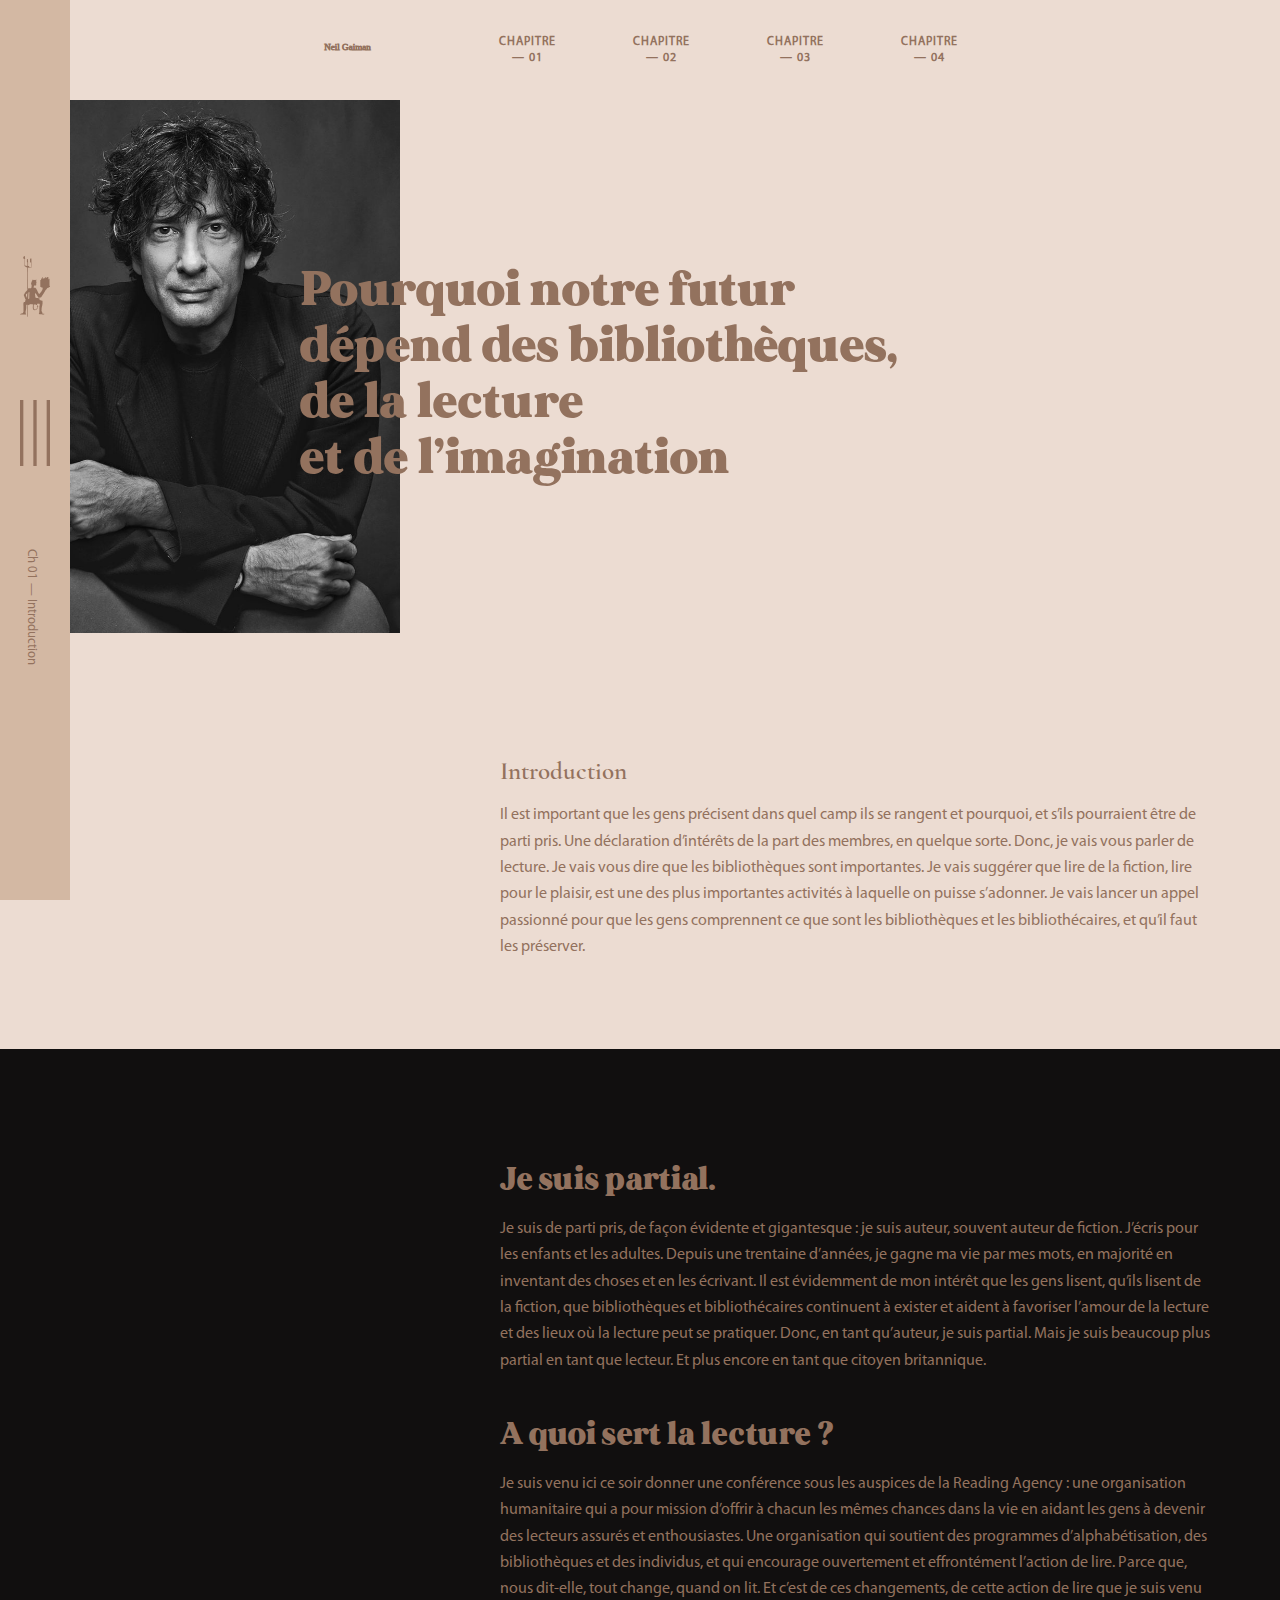
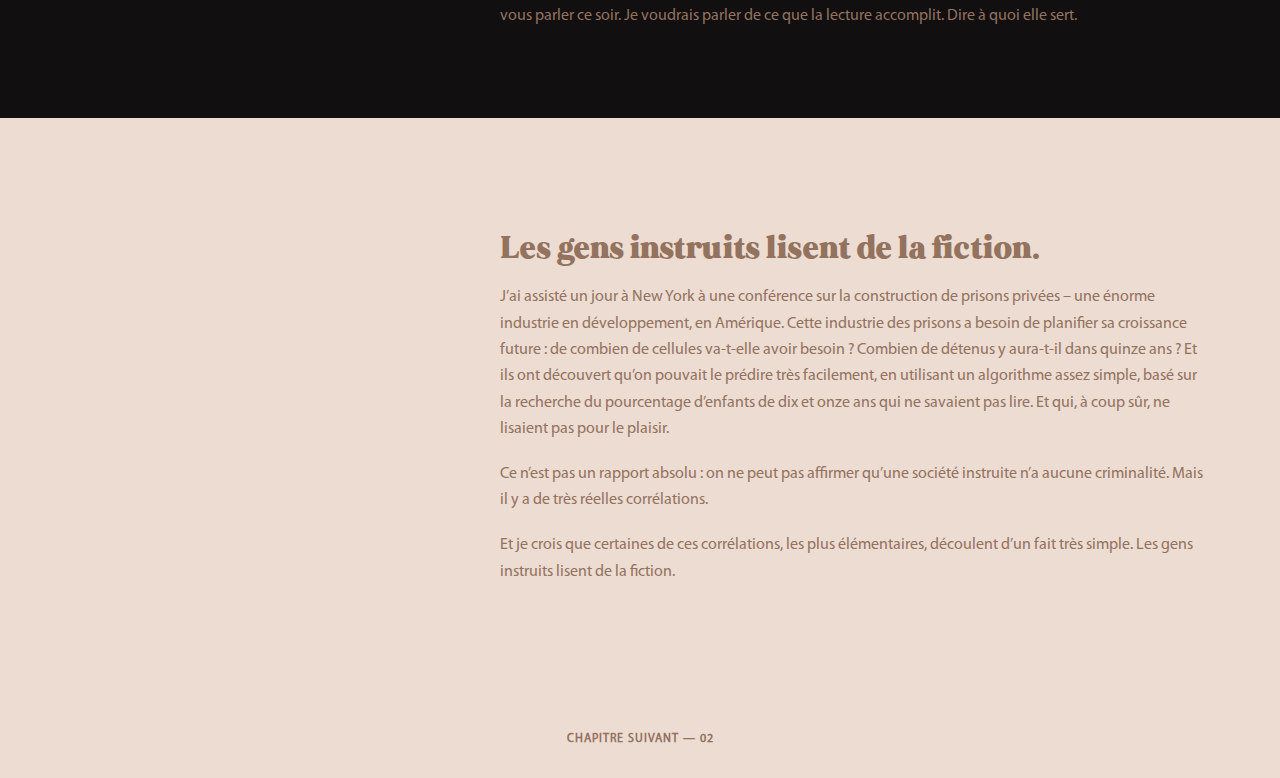
==== commit a5a93da7: "Avancée" ====
--- a/index.html
+++ b/index.html
@@ -23,14 +23,18 @@
   </ul>
   </nav>
 
-  <ul>
+  <ul id=menu>
   <li><img src="SVG/logo.svg"></li>
   <li><img src="SVG/burger.svg"></li>
   <li><p>Ch 01 — Introduction</p></li>
   </ul>
 
-  <figure><img src="img/neil-gaiman.jpg"></figure>
-  <h1 id="chap01" title="Pourquoi notre futur dépend des bibliothèques, de la lecture et de l’imagination">Pourquoi notre futur dépend des bibliothèques, de la lecture et de l’imagination</h1>
+  <div class="container">
+        <figure><img src="img/neil-gaiman.jpg"></figure>
+        <div class="text">
+          <h1 id="chap01" title="Pourquoi notre futur dépend des bibliothèques, de la lecture et de l’imagination">Pourquoi notre futur <br>dépend des bibliothèques,<br> de la lecture <br>et de l’imagination</h1>
+        </div>
+  </div>
 
 <div class="sectionbeige" id="section">
   <h3>Introduction</h3>
--- a/css/master.css
+++ b/css/master.css
@@ -1,4 +1,21 @@
-img{
+.container {
+    display: inline-block;
+    position: relative;
+    margin-left: auto;
+  margin-right: auto;
+}
+.container .text {
+    z-index: 1;
+    position: absolute;
+    text-align: left;
+    margin: 0 auto;
+    left: 300px;
+    right: 0;
+    top: 30%;
+    width: 700px;
+}
+
+nav img{
   width: 100px;
 }
 
@@ -8,6 +25,45 @@
 
 figure{
   max-width: 400px;
+}
+
+#menu img{
+  width: 30px;
+}
+
+#menu {
+    position: fixed;
+    left: 0px;
+    top: 0px;
+    width: 70px;
+    height: 100%;
+    margin: 0 0 0 0;
+    text-align: center;
+    background-color: #d3b8a3;
+  	z-index: 2;
+    writing-mode: vertical-rl;
+    text-orientation: sideways;
+    font-size: 0.8em;
+  }
+
+
+#menu li {
+    margin: 0;
+    padding: 20px;
+    padding-top: 60px;
+    vertical-align: middle;
+  }
+
+#menu a {
+    text-decoration: none;
+	   color: inherit;
+  }
+
+nav {
+  text-align: center;
+}
+h4 {
+  text-align: center;
 }
 
 a:link, a:visited, a:hover, a:focus, a:active{
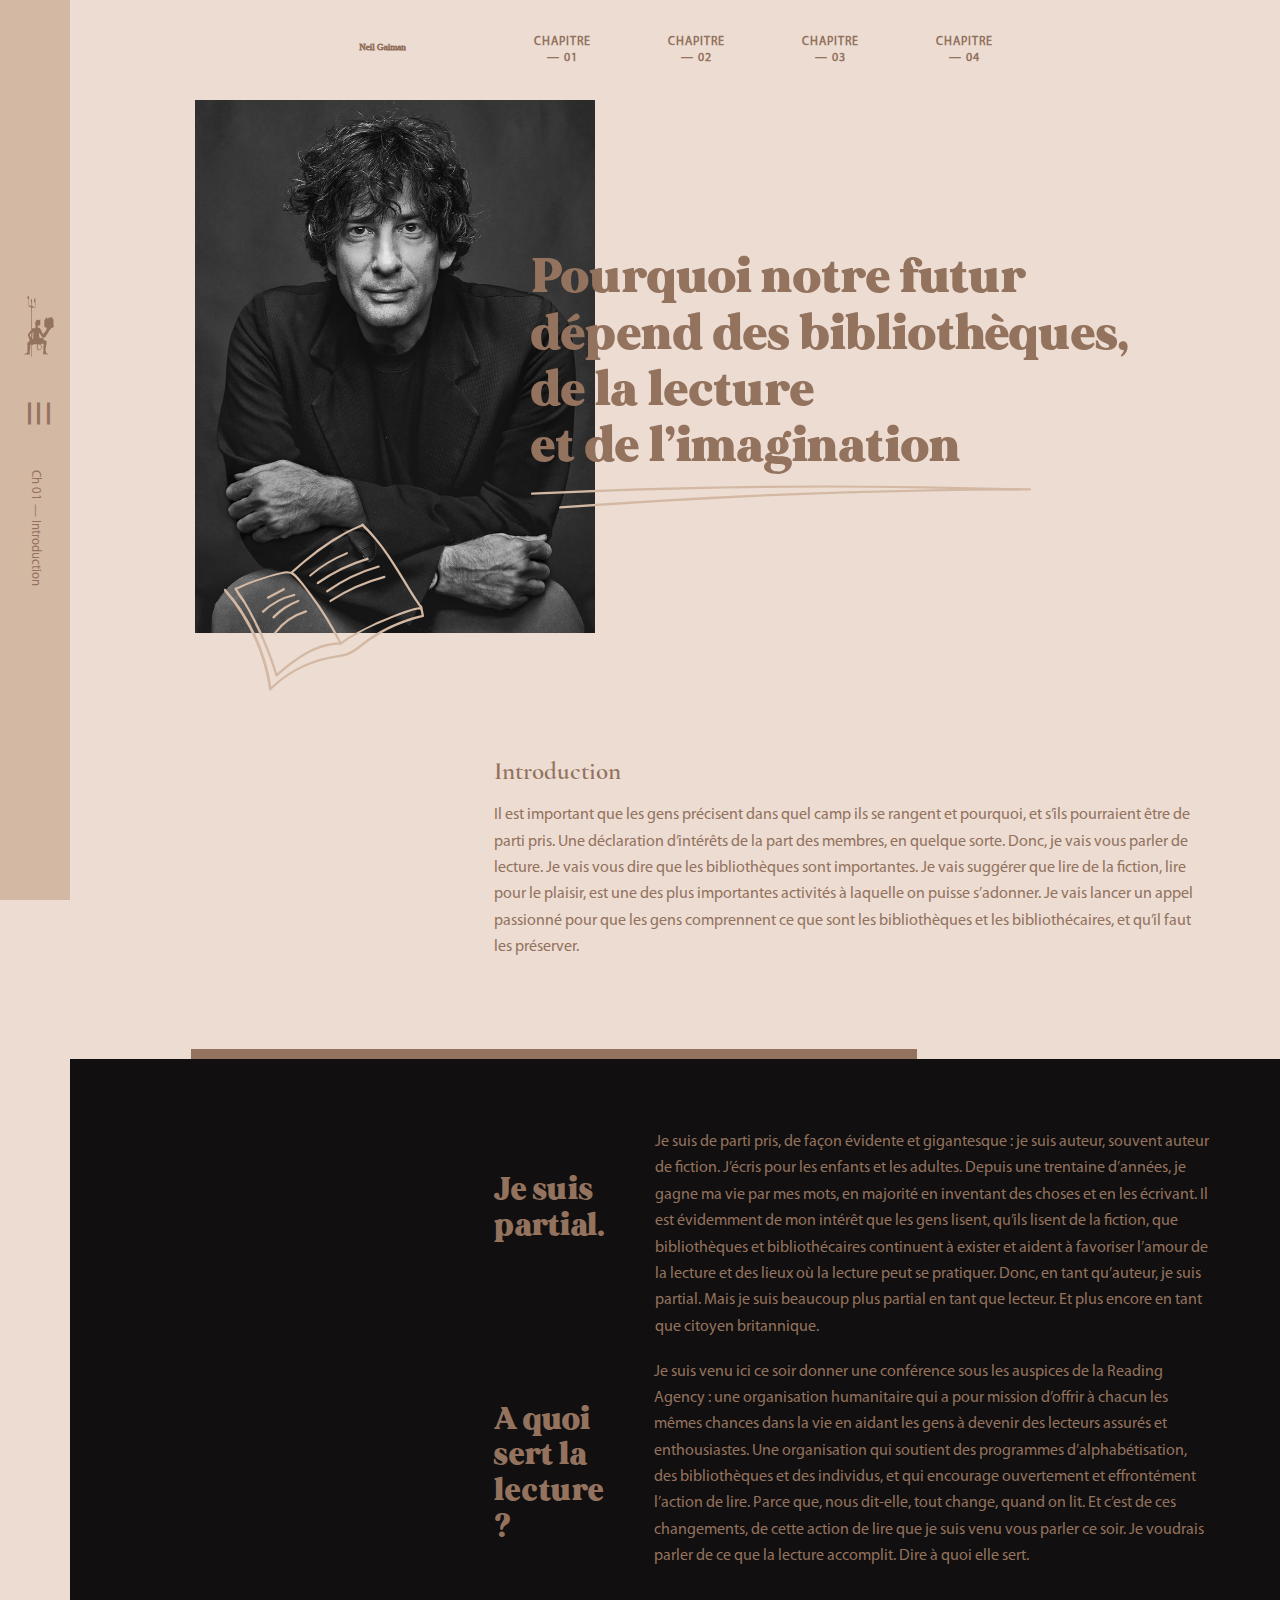
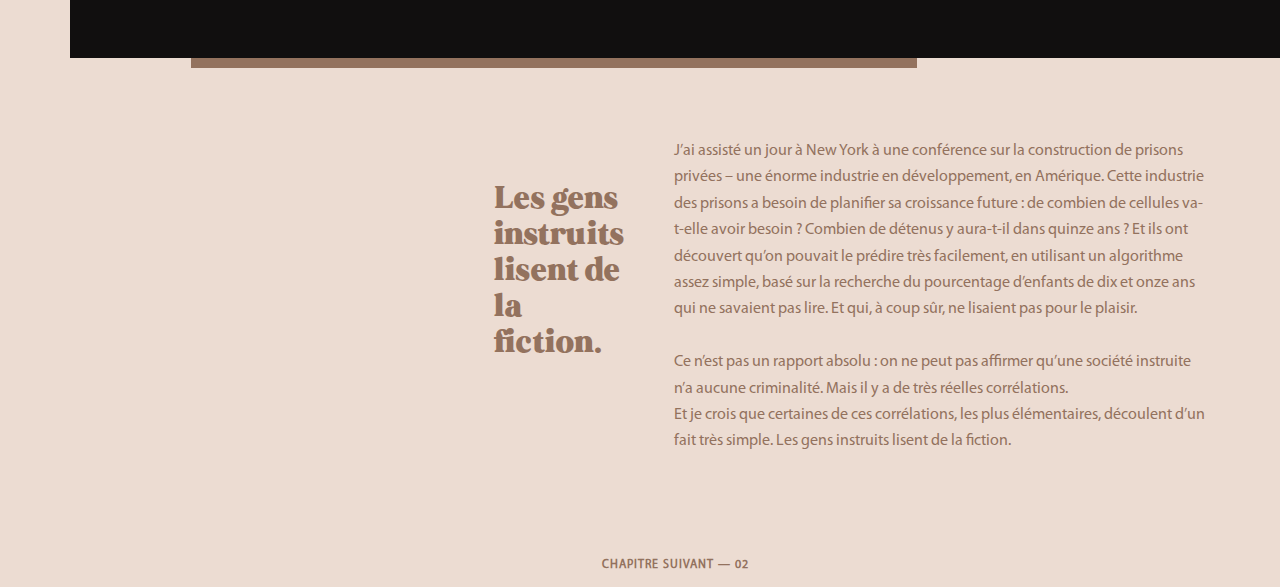
==== commit 54a6871f: "ajout" ====
--- a/index.html
+++ b/index.html
@@ -23,11 +23,31 @@
   </ul>
   </nav>
 
+  <div id="mySidenav" class="sidenav">
+    <a href="javascript:void(0)" class="closebtn" onclick="closeNav()">&times;</a>
+    <a href="index.html">Chapitre — 01</a>
+    <a href="chapitre2.html">Chapitre — 02</a>
+    <a href="chapitre3.html">Chapitre — 03</a>
+    <a href="chapitre4.html">Chapitre — 04</a>
+  </div>
+
   <ul id=menu>
   <li><img src="SVG/logo.svg"></li>
-  <li><img src="SVG/burger.svg"></li>
+  <li><span style="font-size:30px;cursor:pointer" onclick="openNav()">&#9776;</span></li>
   <li><p>Ch 01 — Introduction</p></li>
   </ul>
+
+
+  <script>
+  function openNav() {
+    document.getElementById("mySidenav").style.width = "100%";
+  }
+
+  function closeNav() {
+    document.getElementById("mySidenav").style.width = "0";
+  }
+  </script>
+
 
   <div class="container">
         <figure><img src="img/neil-gaiman.jpg"></figure>
@@ -36,33 +56,43 @@
         </div>
   </div>
 
-<div class="sectionbeige" id="section">
+<section class="sectionbeige" id="">
   <h3>Introduction</h3>
 
   <p>Il est important que les gens précisent dans quel camp ils se rangent et pourquoi, et s’ils pourraient être de parti pris. Une déclaration d’intérêts de la part des membres, en quelque sorte. Donc, je vais vous parler de lecture. Je vais vous dire que les bibliothèques sont importantes. Je vais suggérer que lire de la fiction, lire pour le plaisir, est une des plus importantes activités à laquelle on puisse s’adonner. Je vais lancer un appel passionné pour que les gens comprennent ce que sont les bibliothèques et les bibliothécaires, et qu’il faut les préserver.</p>
-</div>
+</section>
 
-  <div class="sectionblack" id="section">
+<div class="ligne"></div>
+
+  <section class="sectionblack" id="">
+
+    <div class="section-content">
     <h2>Je suis partial.</h2>
+    <p>Je suis de parti pris, de façon évidente et gigantesque&nbsp;: je suis auteur, souvent auteur de fiction. J’écris pour les enfants et les adultes. Depuis une trentaine d’années, je gagne ma vie par mes mots, en majorité en inventant des choses et en les écrivant. Il est évidemment de mon intérêt que les gens lisent, qu’ils lisent de la fiction, que bibliothèques et bibliothécaires continuent à exister et aident à favoriser l’amour de la lecture et des lieux où la lecture peut se pratiquer. Donc, en tant qu’auteur, je suis partial. Mais je suis beaucoup plus partial en tant que lecteur. Et plus encore en tant que citoyen britannique.</p>
+    </div>
 
-    <p>Je suis de parti pris, de façon évidente et gigantesque&nbsp;: je suis auteur, souvent auteur de fiction. J’écris pour les enfants et les adultes. Depuis une trentaine d’années, je gagne ma vie par mes mots, en majorité en inventant des choses et en les écrivant. Il est évidemment de mon intérêt que les gens lisent, qu’ils lisent de la fiction, que bibliothèques et bibliothécaires continuent à exister et aident à favoriser l’amour de la lecture et des lieux où la lecture peut se pratiquer. Donc, en tant qu’auteur, je suis partial. Mais je suis beaucoup plus partial en tant que lecteur. Et plus encore en tant que citoyen britannique.</p>
+    <div class="section-content">
+    <h2>A quoi sert la lecture ?</h2>
+    <p>Je suis venu ici ce soir donner une conférence sous les auspices de la Reading Agency&nbsp;: une organisation humanitaire qui a pour mission d’offrir à chacun les mêmes chances dans la vie en aidant les gens à devenir des lecteurs assurés et enthousiastes. Une organisation qui soutient des programmes d’alphabétisation, des bibliothèques et des individus, et qui encourage ouvertement et effrontément l’action de lire. Parce que, nous dit-elle, tout change, quand on lit. Et c’est de ces changements, de cette action de lire que je suis venu vous parler ce soir. Je voudrais parler de ce que la lecture accomplit. Dire à quoi elle sert.</p>
+    </div>
 
-    <h2>A quoi sert la lecture ?</h2>
+  </section>
 
-    <p>Je suis venu ici ce soir donner une conférence sous les auspices de la Reading Agency&nbsp;: une organisation humanitaire qui a pour mission d’offrir à chacun les mêmes chances dans la vie en aidant les gens à devenir des lecteurs assurés et enthousiastes. Une organisation qui soutient des programmes d’alphabétisation, des bibliothèques et des individus, et qui encourage ouvertement et effrontément l’action de lire. Parce que, nous dit-elle, tout change, quand on lit. Et c’est de ces changements, de cette action de lire que je suis venu vous parler ce soir. Je voudrais parler de ce que la lecture accomplit. Dire à quoi elle sert.</p>
+  <div class="ligne"></div>
+
+
+<section class="sectionbeige" id="">
+
+  <div class="section-content">
+  <h2>Les gens instruits lisent de la fiction.</h2>
+  <p>J’ai assisté un jour à New York à une conférence sur la construction de prisons privées –&nbsp;une énorme industrie en développement, en Amérique. Cette industrie des prisons a besoin de planifier sa croissance future&nbsp;: de combien de cellules va-t-elle avoir besoin&nbsp;? Combien de détenus y aura-t-il dans quinze ans&nbsp;? Et ils ont découvert qu’on pouvait le prédire très facilement, en utilisant un algorithme assez simple, basé sur la recherche du pourcentage d’enfants de dix et onze ans qui ne savaient pas lire. Et qui, à coup sûr, ne lisaient pas pour le plaisir.<br><br>
+  Ce n’est pas un rapport absolu&nbsp;: on ne peut pas affirmer qu’une société instruite n’a aucune criminalité. Mais il y a de très réelles corrélations.<br>
+  Et je crois que certaines de ces corrélations, les plus élémentaires, découlent d’un fait très simple. Les gens instruits lisent de la fiction.</p>
   </div>
 
-<div class="sectionbeige" id="section">
-  <h2>Les gens instruits lisent de la fiction.</h2>
+</section>
 
-  <p>J’ai assisté un jour à New York à une conférence sur la construction de prisons privées –&nbsp;une énorme industrie en développement, en Amérique. Cette industrie des prisons a besoin de planifier sa croissance future&nbsp;: de combien de cellules va-t-elle avoir besoin&nbsp;? Combien de détenus y aura-t-il dans quinze ans&nbsp;? Et ils ont découvert qu’on pouvait le prédire très facilement, en utilisant un algorithme assez simple, basé sur la recherche du pourcentage d’enfants de dix et onze ans qui ne savaient pas lire. Et qui, à coup sûr, ne lisaient pas pour le plaisir.</p>
-
-  <p>Ce n’est pas un rapport absolu&nbsp;: on ne peut pas affirmer qu’une société instruite n’a aucune criminalité. Mais il y a de très réelles corrélations.</p>
-
-  <p>Et je crois que certaines de ces corrélations, les plus élémentaires, découlent d’un fait très simple. Les gens instruits lisent de la fiction.</p>
-</div>
-
-  <h4><a href="chapitre2.html">Chapitre suivant — 02</a></h4>
+  <nav><a href="chapitre2.html">Chapitre suivant — 02</a></nav>
 
 </body>
 </html>
--- a/css/master.css
+++ b/css/master.css
@@ -1,18 +1,41 @@
+body{
+  padding-left: 70px;
+}
+
 .container {
-    display: inline-block;
     position: relative;
     margin-left: auto;
-  margin-right: auto;
+    margin-right: auto;
+    max-width: 960px;
 }
 .container .text {
-    z-index: 1;
-    position: absolute;
-    text-align: left;
-    margin: 0 auto;
-    left: 300px;
-    right: 0;
-    top: 30%;
-    width: 700px;
+    position: absolute;
+    top: 50%;
+    transform: translateY(-50%);
+    left: 35%;
+}
+
+.container::before {
+    background-image: url('/SVG/trait.svg');
+    background-size: 500px 500px;
+    display: inline-block;
+    width: 500px;
+    height: 500px;
+    content:"";
+    position: absolute;
+    top: 27%;
+    left: 35%;
+}
+.container::after {
+    background-image: url('/SVG/livre.svg');
+    background-size: 200px 200px;
+    display: inline-block;
+    width: 200px;
+    height: 200px;
+    content:"";
+    position: absolute;
+    top: 75%;
+    left: 3%;
 }
 
 nav img{
@@ -25,6 +48,93 @@
 
 figure{
   max-width: 400px;
+}
+
+nav {
+  text-align: center;
+}
+h4 {
+  text-align: center;
+}
+
+nav a:link, nav a:visited, nav a:hover, nav a:focus, nav a:active{
+  color: #93725e;
+  padding: 14px 25px;
+  text-align: center;
+  text-decoration: none;
+  display: inline-block;
+}
+
+nav ol, nav ul {
+    list-style: none;
+}
+nav li {
+    display: inline-block;
+    padding: 20px 0 20px;
+    vertical-align: middle;
+}
+
+nav a {
+    text-decoration: none;
+    transition: color 0.1s, background-color 0.1s;
+}
+nav a {
+    position: relative;
+    display: block;
+    padding: 16px 0;
+    margin: 0 12px;
+    letter-spacing: 1px;
+    font-size: 12px;
+    line-height: 16px;
+    font-weight: 900;
+    text-transform: uppercase;
+    transition: color 0.1s,background-color 0.1s,padding 0.2s ease-in;
+    color: #93725e;
+}
+nav a::before {
+    content: '';
+    display: block;
+    position: absolute;
+    top: 3px;
+    left: 0;
+    height: 2px;
+    width: 100%;
+    background-color: #93725e;
+    transform-origin: right top;
+    transform: scale(0, 1);
+    transition: color 0.1s,transform 0.2s ease-out;
+}
+nav a:active::before {
+    background-color: #93725e;
+}
+nav a:hover::before, a:focus::before {
+    transform-origin: left top;
+    transform: scale(1, 1);
+}
+
+section{
+  padding: 70px;
+  padding-left: 35%;
+}
+
+.sectionblack{
+  background-color: #110f0f;
+  color: #93725e;
+}
+
+.section-content{
+  display: flex;
+}
+
+.section-content h2{
+  padding-right: 50px;
+}
+
+.ligne{
+  background-color: #93725e;
+  width: 60%;
+  height: 10px;
+  margin-left: 10%;
 }
 
 #menu img{
@@ -48,85 +158,58 @@
 
 
 #menu li {
-    margin: 0;
-    padding: 20px;
-    padding-top: 60px;
+    vertical-align: middle;
+    display: inline-block;
+    padding: 20px 10px 20px;
     vertical-align: middle;
   }
 
 #menu a {
     text-decoration: none;
-	   color: inherit;
-  }
-
-nav {
-  text-align: center;
-}
-h4 {
-  text-align: center;
-}
-
-a:link, a:visited, a:hover, a:focus, a:active{
-  color: #93725e;
-  padding: 14px 25px;
-  text-align: center;
-  text-decoration: none;
-  display: inline-block;
-}
-
-ol, ul {
-    list-style: none;
-}
-li {
-    display: inline-block;
-    padding: 20px 0 20px;
-    vertical-align: middle;
-}
-
-a {
-    text-decoration: none;
-    transition: color 0.1s, background-color 0.1s;
-}
-a {
+	  color: inherit;
     position: relative;
     display: block;
-    padding: 16px 0;
-    margin: 0 12px;
-    letter-spacing: 1px;
-    font-size: 12px;
-    line-height: 16px;
-    font-weight: 900;
-    text-transform: uppercase;
-    transition: color 0.1s,background-color 0.1s,padding 0.2s ease-in;
-    color: #93725e;
-}
-a::before {
-    content: '';
-    display: block;
-    position: absolute;
-    top: 3px;
-    left: 0;
-    height: 2px;
-    width: 100%;
-    background-color: #93725e;
-    transform-origin: right top;
-    transform: scale(0, 1);
-    transition: color 0.1s,transform 0.2s ease-out;
-}
-a:active::before {
-    background-color: #93725e;
-}
-a:hover::before, a:focus::before {
-    transform-origin: left top;
-    transform: scale(1, 1);
-}
-
-#section{
-  padding: 70px;
-  padding-left: 500px;
-}
-
-.sectionblack{
-  background-color: #110f0f;
+  }
+
+
+.sidenav {
+  font-family: "MADE Mirage Black PERSONAL USE";
+  height: 100%;
+  width: 0;
+  position: fixed;
+  z-index: 1;
+  top: 0;
+  left: 0;
+  background-color: #d3b8a3;
+  overflow-x: hidden;
+  transition: 0.5s;
+  padding-top: 60px;
+  text-align:center;
+}
+
+.sidenav a {
+  padding: 8px 8px 8px 32px;
+  text-decoration: none;
+  font-size: 25px;
   color: #93725e;
-}
+  display: block;
+  transition: 0.3s;
+
+}
+
+.sidenav a:hover{
+  color: #ecdcd2;
+}
+
+.sidenav .closebtn {
+  position: absolute;
+  top: 0;
+  right: 25px;
+  font-size: 36px;
+  margin-left: 50px;
+}
+
+@media screen and (max-height: 450px) {
+  .sidenav {padding-top: 15px;}
+  .sidenav a {font-size: 18px;}
+}
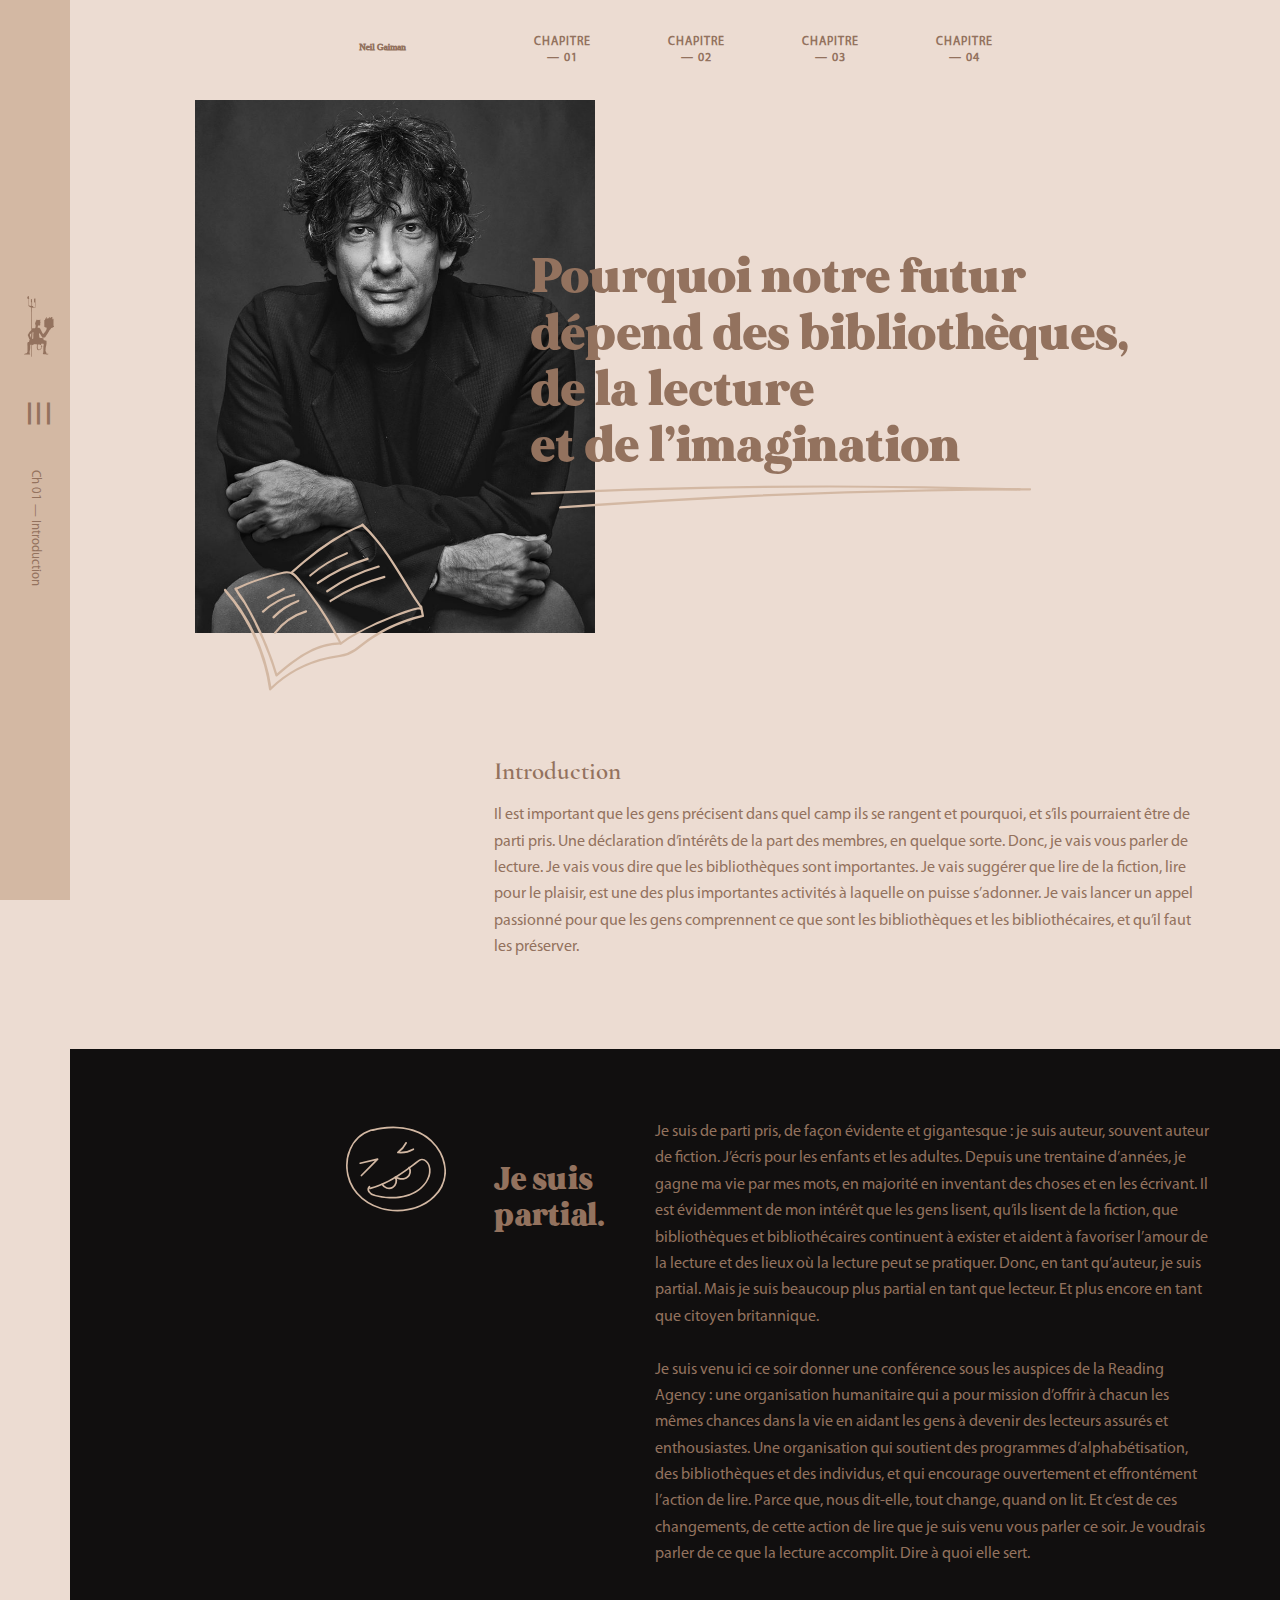
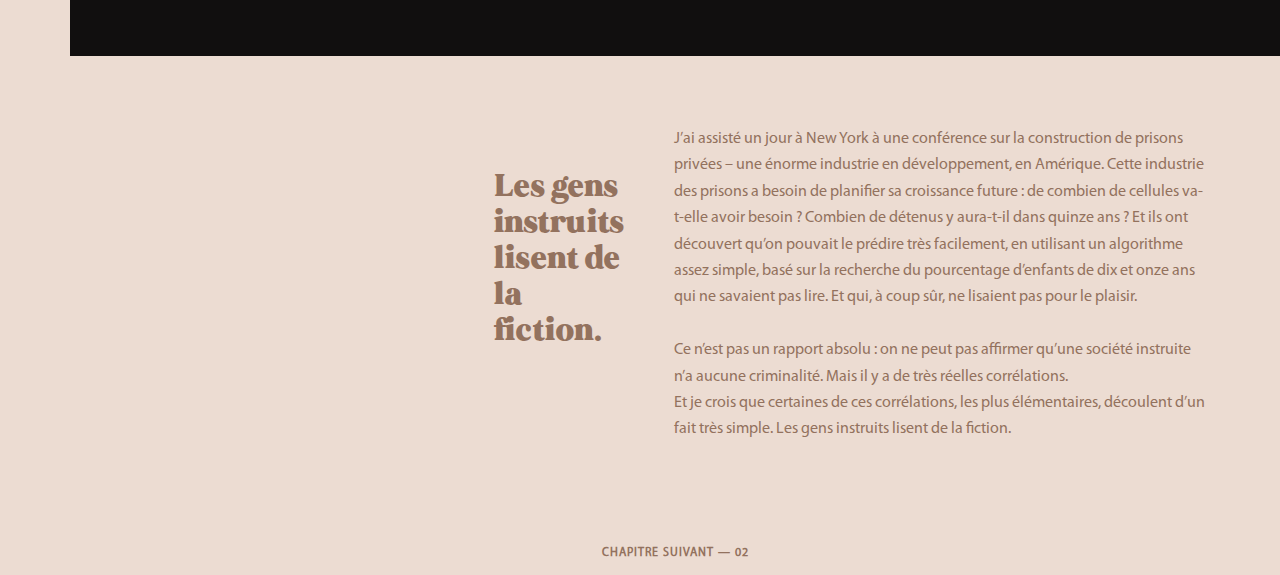
==== commit a3a3e3bd: "Images" ====
--- a/index.html
+++ b/index.html
@@ -48,7 +48,6 @@
   }
   </script>
 
-
   <div class="container">
         <figure><img src="img/neil-gaiman.jpg"></figure>
         <div class="text">
@@ -62,24 +61,16 @@
   <p>Il est important que les gens précisent dans quel camp ils se rangent et pourquoi, et s’ils pourraient être de parti pris. Une déclaration d’intérêts de la part des membres, en quelque sorte. Donc, je vais vous parler de lecture. Je vais vous dire que les bibliothèques sont importantes. Je vais suggérer que lire de la fiction, lire pour le plaisir, est une des plus importantes activités à laquelle on puisse s’adonner. Je vais lancer un appel passionné pour que les gens comprennent ce que sont les bibliothèques et les bibliothécaires, et qu’il faut les préserver.</p>
 </section>
 
-<div class="ligne"></div>
-
-  <section class="sectionblack" id="">
+  <section class="sectionblack" id="smile">
 
     <div class="section-content">
     <h2>Je suis partial.</h2>
-    <p>Je suis de parti pris, de façon évidente et gigantesque&nbsp;: je suis auteur, souvent auteur de fiction. J’écris pour les enfants et les adultes. Depuis une trentaine d’années, je gagne ma vie par mes mots, en majorité en inventant des choses et en les écrivant. Il est évidemment de mon intérêt que les gens lisent, qu’ils lisent de la fiction, que bibliothèques et bibliothécaires continuent à exister et aident à favoriser l’amour de la lecture et des lieux où la lecture peut se pratiquer. Donc, en tant qu’auteur, je suis partial. Mais je suis beaucoup plus partial en tant que lecteur. Et plus encore en tant que citoyen britannique.</p>
-    </div>
-
-    <div class="section-content">
-    <h2>A quoi sert la lecture ?</h2>
-    <p>Je suis venu ici ce soir donner une conférence sous les auspices de la Reading Agency&nbsp;: une organisation humanitaire qui a pour mission d’offrir à chacun les mêmes chances dans la vie en aidant les gens à devenir des lecteurs assurés et enthousiastes. Une organisation qui soutient des programmes d’alphabétisation, des bibliothèques et des individus, et qui encourage ouvertement et effrontément l’action de lire. Parce que, nous dit-elle, tout change, quand on lit. Et c’est de ces changements, de cette action de lire que je suis venu vous parler ce soir. Je voudrais parler de ce que la lecture accomplit. Dire à quoi elle sert.</p>
+    <p>Je suis de parti pris, de façon évidente et gigantesque&nbsp;: je suis auteur, souvent auteur de fiction. J’écris pour les enfants et les adultes. Depuis une trentaine d’années, je gagne ma vie par mes mots, en majorité en inventant des choses et en les écrivant. Il est évidemment de mon intérêt que les gens lisent, qu’ils lisent de la fiction, que bibliothèques et bibliothécaires continuent à exister et aident à favoriser l’amour de la lecture et des lieux où la lecture peut se pratiquer. Donc, en tant qu’auteur, je suis partial. Mais je suis beaucoup plus partial en tant que lecteur. Et plus encore en tant que citoyen britannique.
+      <br><br>
+    Je suis venu ici ce soir donner une conférence sous les auspices de la Reading Agency&nbsp;: une organisation humanitaire qui a pour mission d’offrir à chacun les mêmes chances dans la vie en aidant les gens à devenir des lecteurs assurés et enthousiastes. Une organisation qui soutient des programmes d’alphabétisation, des bibliothèques et des individus, et qui encourage ouvertement et effrontément l’action de lire. Parce que, nous dit-elle, tout change, quand on lit. Et c’est de ces changements, de cette action de lire que je suis venu vous parler ce soir. Je voudrais parler de ce que la lecture accomplit. Dire à quoi elle sert.</p>
     </div>
 
   </section>
-
-  <div class="ligne"></div>
-
 
 <section class="sectionbeige" id="">
 
--- a/css/master.css
+++ b/css/master.css
@@ -124,6 +124,137 @@
 
 .section-content{
   display: flex;
+}
+
+#annecdote{
+  font-family: "CormorantGaramond-SemiBold";
+  font-size: 22px;
+}
+
+#annecdote::before {
+    background-image: url('/SVG/soleil.svg');
+    background-size: 150px 150px;
+    display: inline-block;
+    width: 150px;
+    height: 150px;
+    content:"";
+    position: absolute;
+    left: 23%;
+}
+
+#einstein{
+  font-family: "CormorantGaramond-SemiBold";
+  font-size: 22px;
+}
+
+#einstein::before {
+    background-image: url('/SVG/pot.svg');
+    background-size: 150px 150px;
+    display: inline-block;
+    width: 150px;
+    height: 150px;
+    content:"";
+    position: absolute;
+    left: 23%;
+}
+
+#fusee::before {
+    background-image: url('/SVG/fusee.svg');
+    background-size: 300px 300px;
+    display: inline-block;
+    width: 300px;
+    height: 300px;
+    content:"";
+    position: absolute;
+    left: 15%;
+}
+
+#calcul::before {
+    background-image: url('/SVG/calcul.svg');
+    background-size: 170px 170px;
+    display: inline-block;
+    width: 170px;
+    height: 170px;
+    content:"";
+    position: absolute;
+    left: 20%;
+}
+
+#smile::before {
+    background-image: url('/SVG/smile.svg');
+    background-size: 100px 100px;
+    display: inline-block;
+    width: 100px;
+    height: 100px;
+    content:"";
+    position: absolute;
+    left: 27%;
+}
+
+#globe::before {
+    background-image: url('/SVG/globe.svg');
+    background-size: 150px 150px;
+    display: inline-block;
+    width: 150px;
+    height: 150px;
+    content:"";
+    position: absolute;
+    left: 25%;
+}
+
+#lampe::before {
+    background-image: url('/SVG/lampe.svg');
+    background-size: 100px 100px;
+    display: inline-block;
+    width: 100px;
+    height: 100px;
+    content:"";
+    position: absolute;
+    left: 27%;
+}
+
+#reve::before {
+    background-image: url('/SVG/reve.svg');
+    background-size: 120px 120px;
+    display: inline-block;
+    width: 120px;
+    height: 120px;
+    content:"";
+    position: absolute;
+    left: 25%;
+}
+
+#stylo::before {
+    background-image: url('/SVG/stylo.svg');
+    background-size: 120px 120px;
+    display: inline-block;
+    width: 120px;
+    height: 120px;
+    content:"";
+    position: absolute;
+    left: 27%;
+}
+
+#fleur::before {
+    background-image: url('/SVG/fleur.svg');
+    background-size: 120px 120px;
+    display: inline-block;
+    width: 120px;
+    height: 120px;
+    content:"";
+    position: absolute;
+    left: 27%;
+}
+
+#avion::before {
+    background-image: url('/SVG/avion.svg');
+    background-size: 200px 200px;
+    display: inline-block;
+    width: 200px;
+    height: 200px;
+    content:"";
+    position: absolute;
+    left: 20%;
 }
 
 .section-content h2{
